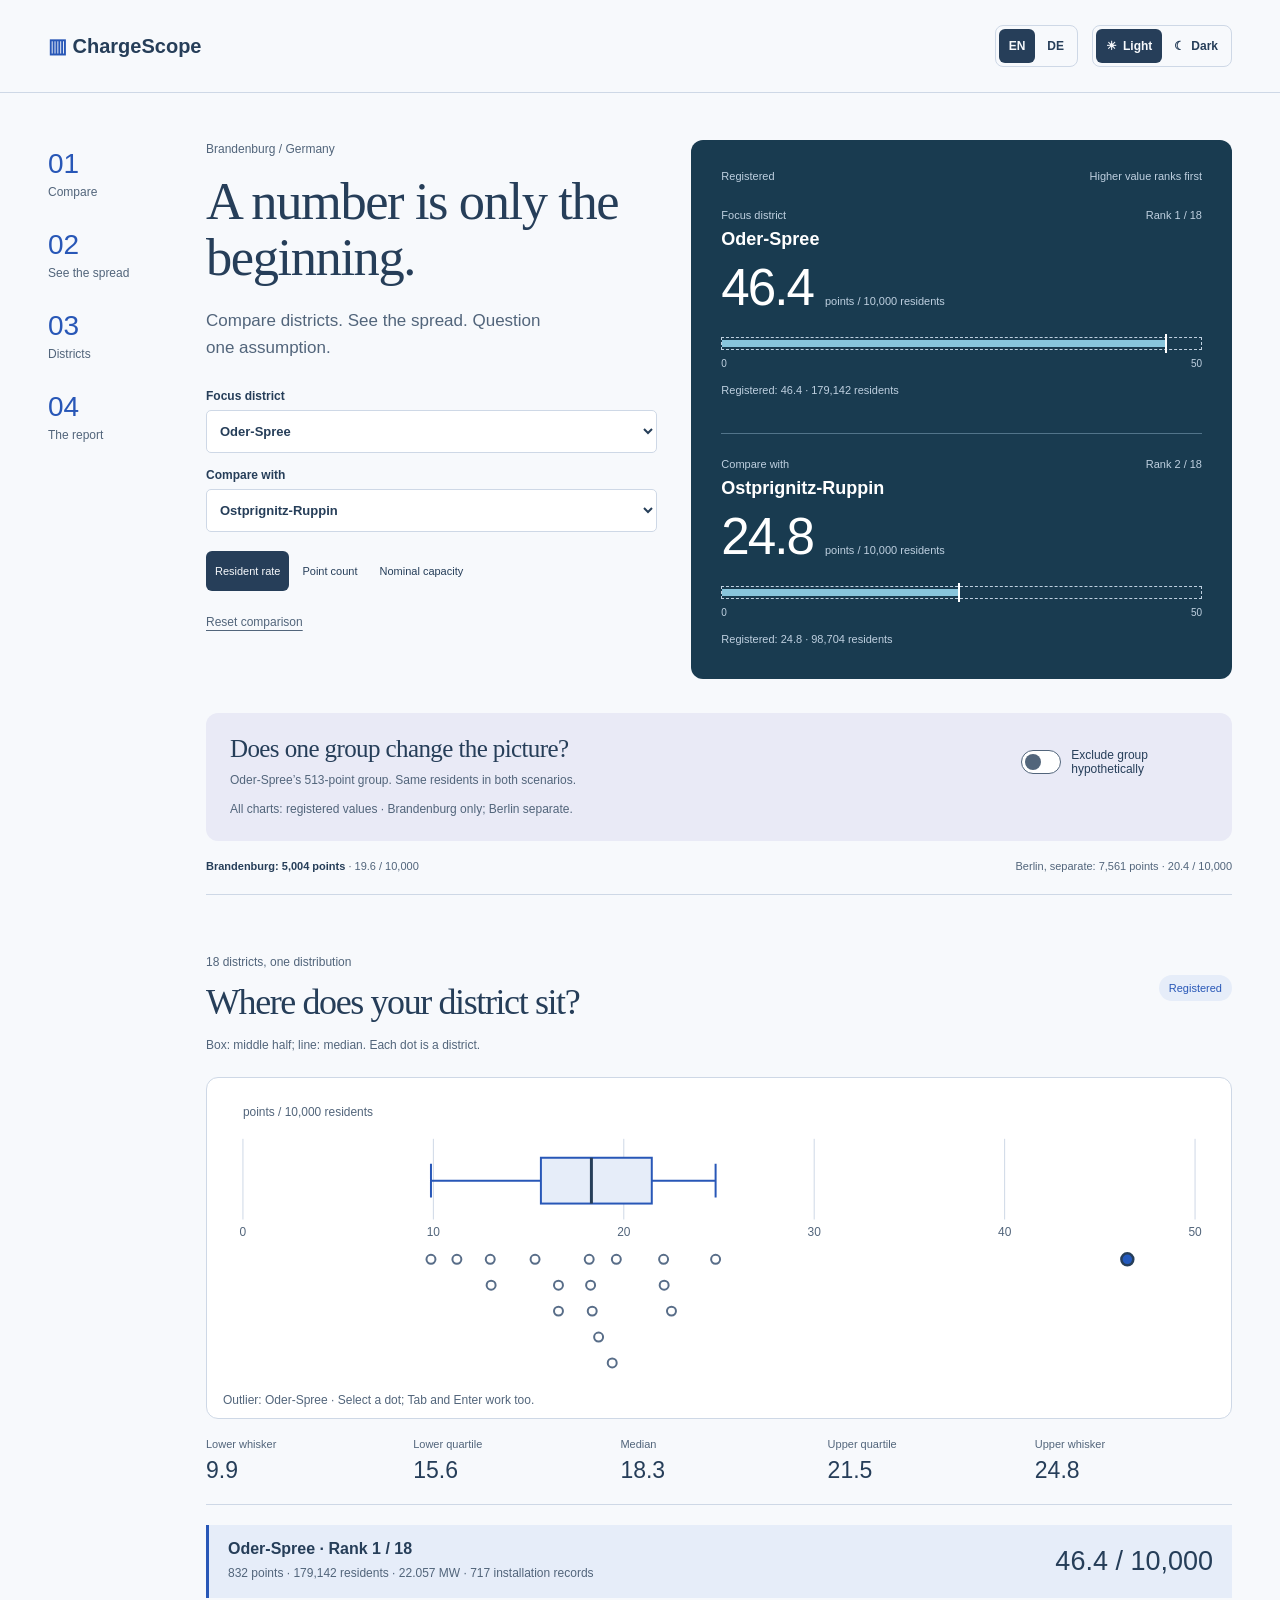
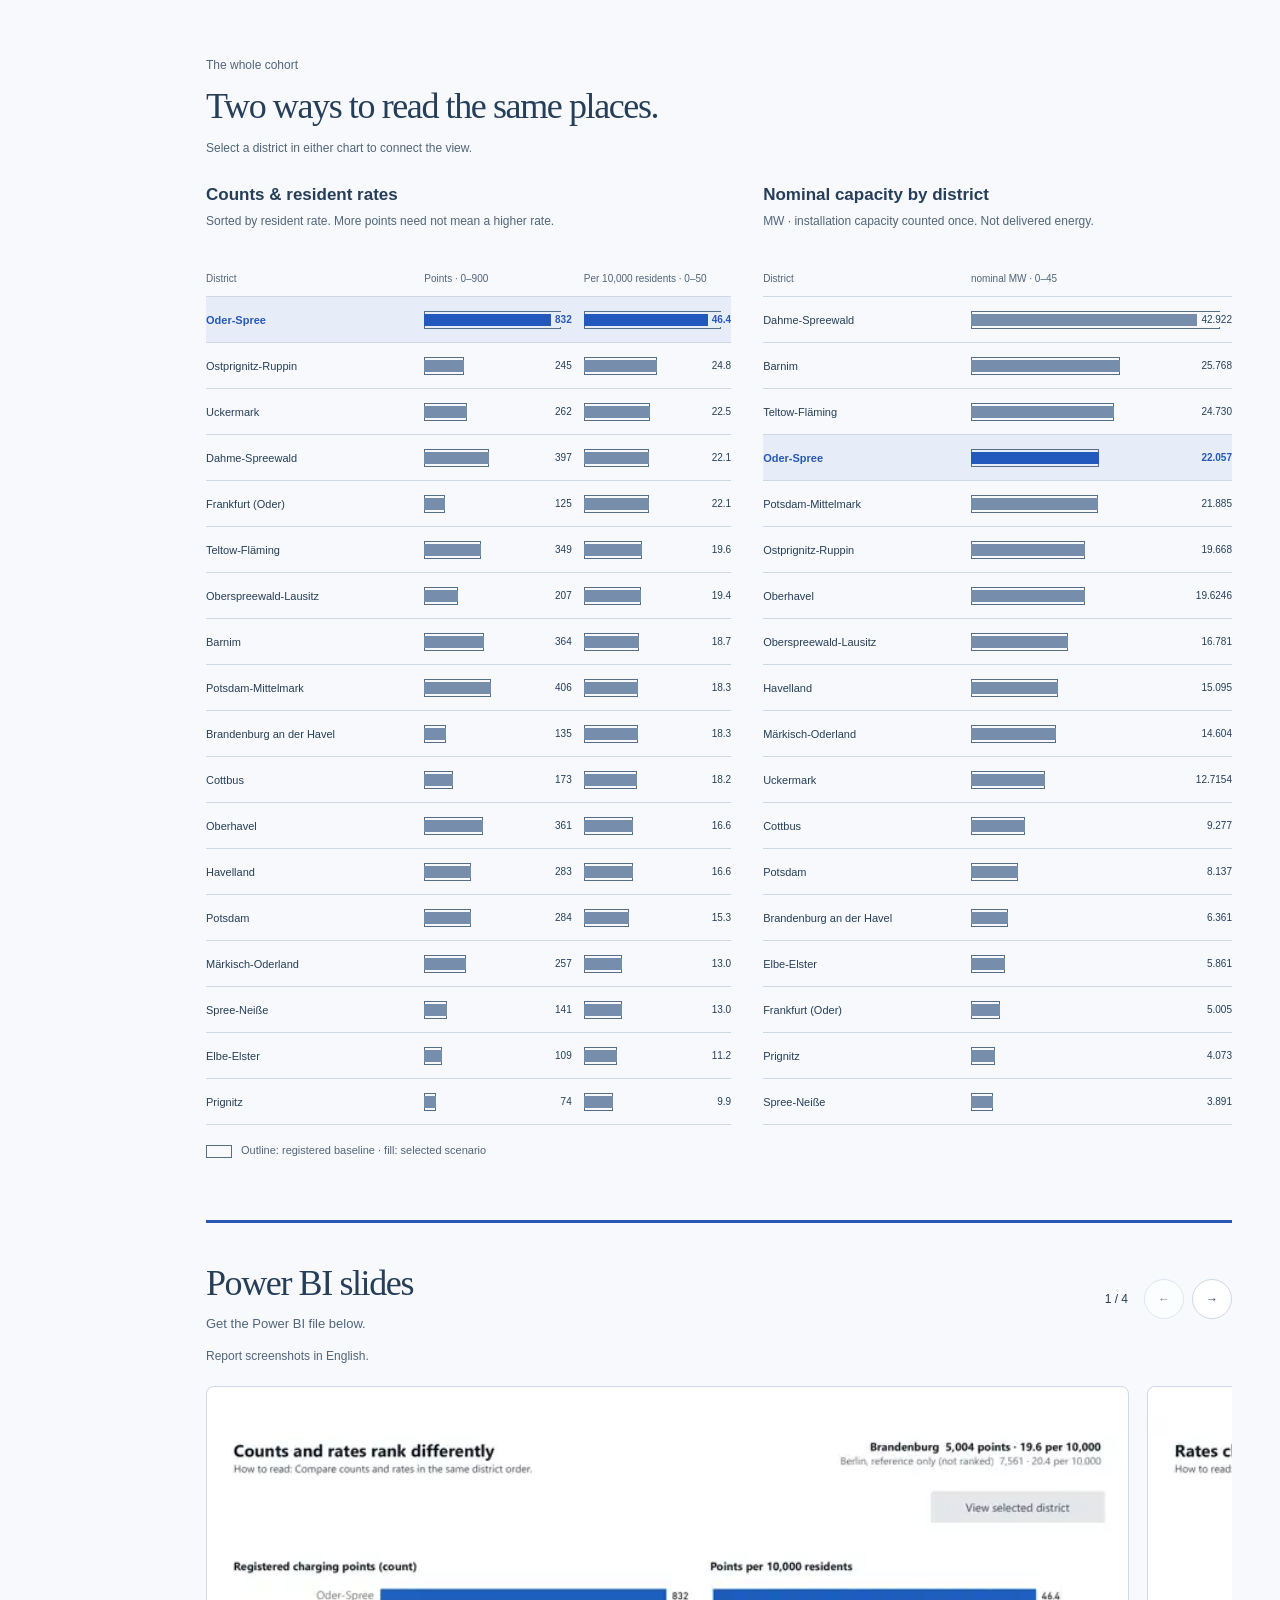
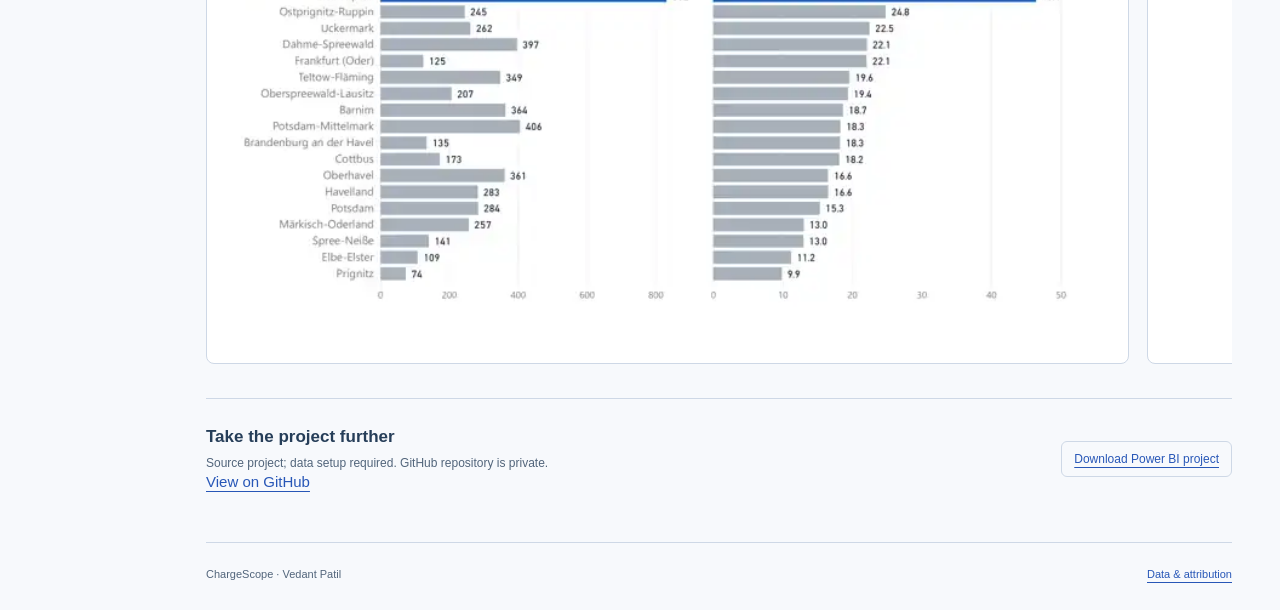
==== website-combined/review.html @ 52b54053 "Ship ChargeScope report source and interactive website" ====
<!doctype html>
<html lang="en" data-theme="light"><head>
<meta charset="utf-8"><meta name="viewport" content="width=device-width,initial-scale=1">
<meta name="description" content="Explore charging infrastructure across Brandenburg's 18 districts."><title>ChargeScope — Brandenburg</title>
<script>try{document.documentElement.dataset.theme=localStorage.getItem('chargescope-theme')==='dark'?'dark':'light';document.documentElement.lang=localStorage.getItem('chargescope-lang')==='de'?'de':'en'}catch{}</script>
<style>:root{color-scheme:light;--bg:#f7f9fc;--paper:#fff;--ink:#263e59;--muted:#52657b;--line:#ced8e6;--accent:#2857b7;--accent-soft:#e6edf9;--second:#586d88;--scenario:#e9eaf6;--bench:#193b50;--bench-ink:#fff;--bench-muted:#bfd0e0;--bench-line:#52748a;--bench-fill:#88c5dc;--bar:#b0c4e2;--focus:#2359bd;--outlier:#a4491b;--ring:#c45208;--tooltip-bg:#142c42;--tooltip-ink:#fff;--radius:12px;font-family:'Segoe UI',Arial,sans-serif;color:var(--ink);background:var(--bg);font-size:15px;font-variant-numeric:tabular-nums}
:root[data-theme=dark]{color-scheme:dark;--bg:#111d2a;--paper:#192a3b;--ink:#e3ecf8;--muted:#aabcce;--line:#43576d;--accent:#a2c1ff;--accent-soft:#243f61;--second:#b6c6dd;--scenario:#282e4c;--bench:#1a3349;--bench-ink:#f7fbff;--bench-muted:#bdcedf;--bench-line:#7491ac;--bench-fill:#8bd1ec;--bar:#718eaf;--focus:#a2c1ff;--outlier:#ffb78d;--ring:#ffd074;--tooltip-bg:#e5eef9;--tooltip-ink:#102234}
*{box-sizing:border-box}html{scroll-behavior:smooth;scroll-padding-top:28px}body{margin:0}button,input,select{font:inherit}button,a,input,select{-webkit-tap-highlight-color:transparent}button,a{touch-action:manipulation}button{cursor:pointer;color:inherit}button:disabled{cursor:default;opacity:.6}a{color:var(--accent);text-underline-offset:4px}button:focus-visible,a:focus-visible,input:focus-visible,select:focus-visible,[tabindex]:focus-visible{outline:3px solid var(--ring);outline-offset:4px}button{border:1px solid var(--line);background:var(--paper);border-radius:6px;min-height:40px;padding:8px 12px}button:hover:not(:disabled){border-color:var(--accent)}h1,h2,h3,p{margin:0}h1,h2{font-family:Georgia,'Times New Roman',serif;font-weight:400;letter-spacing:-1.4px}h1{font-size:clamp(37px,4.1vw,61px);line-height:1.07;max-width:510px}h2{font-size:36px;line-height:1.15}h3{font-size:17px;font-weight:650}p{line-height:1.6}svg{display:block;width:100%;overflow:visible}svg text{font:12px 'Segoe UI',sans-serif;fill:var(--muted)}section{scroll-margin-top:30px}.masthead{max-width:1440px;margin:auto;padding:25px 48px;display:flex;align-items:center;justify-content:space-between;border-bottom:1px solid var(--line);gap:15px}.brand{text-decoration:none;color:var(--ink);font-weight:650;font-size:20px;white-space:nowrap}.brand>span{color:var(--accent)}.preferences{display:flex;align-items:center;gap:14px}.switch-group{display:flex;gap:2px;padding:3px;border:1px solid var(--line);border-radius:8px}.switch-group button{border:0;min-height:34px;padding:5px 10px;background:transparent;font-size:12px;font-weight:600}.switch-group button[aria-pressed=true]{background:var(--ink);color:var(--bg)}.themes button{display:flex;align-items:center;gap:6px}.page-layout{max-width:1440px;margin:auto;padding:47px 48px 0;display:grid;grid-template-columns:120px minmax(0,1fr);gap:38px}.chapters{align-self:start;position:sticky;top:30px;display:grid;gap:30px;padding-top:8px}.chapters a{text-decoration:none;color:var(--muted);display:flex;flex-direction:column;gap:5px;font-size:12px}.chapters a>span:first-child{font-size:28px;font-weight:300;color:var(--accent)}.chapters a:hover{color:var(--accent)}main{min-width:0}.opening{display:grid;grid-template-columns:minmax(0,.91fr) minmax(0,1.09fr);gap:34px;align-items:start}.location,.section-index{font-size:12px;color:var(--muted);margin-bottom:14px}.deck{font-size:17px;color:var(--muted);margin:21px 0 28px;max-width:350px}.selectors{display:grid;gap:15px}.selectors label{display:grid;gap:7px;font-size:12px;font-weight:600}select{width:100%;min-width:0;color:var(--ink);background:var(--paper);border:1px solid var(--line);border-radius:5px;min-height:43px;padding:9px;font-size:13px}.metric-switch{display:flex;flex-wrap:wrap;gap:4px;margin:19px 0 11px}.metric-switch button{font-size:11px;border-color:transparent;background:transparent;padding:8px}.metric-switch button[aria-pressed=true]{background:var(--ink);color:var(--bg)}.text-button{padding:8px 0;background:none;border:0;text-decoration:underline;text-underline-offset:4px;color:var(--muted);font-size:12px}.instrument{background:var(--bench);color:var(--bench-ink);padding:30px;border-radius:var(--radius);min-height:500px}.instrument-top{display:flex;justify-content:space-between;color:var(--bench-muted);font-size:11px;gap:15px;margin-bottom:27px}.lane+.lane{margin-top:33px;padding-top:24px;border-top:1px solid var(--bench-line)}.lane-top{display:flex;justify-content:space-between;gap:10px;color:var(--bench-muted);font-size:11px}.lane h3{font-size:18px;margin:8px 0 10px;overflow-wrap:anywhere}.readout{display:flex;align-items:baseline;gap:12px}.readout strong{font-size:clamp(40px,4vw,60px);font-weight:300;line-height:1.1;letter-spacing:-2px}.readout span{font-size:11px;max-width:120px;color:var(--bench-muted)}.bench-track{height:13px;border:1px dashed var(--bench-muted);margin:21px 0 8px;position:relative}.bench-fill{height:7px;position:absolute;top:2px;left:0;background:var(--bench-fill);transition:width .3s ease}.bench-baseline{position:absolute;inset:-4px auto -4px 0;border-right:2px solid var(--bench-ink)}.bench-scale{display:flex;justify-content:space-between;font-size:10px;color:var(--bench-muted)}.registered-note{font-size:11px;color:var(--bench-muted);margin-top:13px}.scenario{margin-top:34px;padding:22px 24px;background:var(--scenario);border-radius:var(--radius);display:grid;grid-template-columns:1fr auto;align-items:center;gap:10px 24px}.scenario h2{font-size:25px;letter-spacing:-.6px}.scenario p{font-size:12px;color:var(--muted);margin-top:7px}.scenario-control{display:flex;align-items:center;gap:10px;max-width:270px;font-size:12px;cursor:pointer;position:relative}.scenario-control input{position:absolute;opacity:0;width:42px;height:28px;margin:0}.toggle{display:block;flex:0 0 40px;height:24px;border:1px solid var(--muted);border-radius:20px;background:var(--paper);padding:3px}.toggle:after{content:'';display:block;width:16px;height:16px;border-radius:50%;background:var(--muted);transition:transform .2s ease}.scenario-control input:checked+.toggle{background:var(--accent);border-color:var(--accent)}.scenario-control input:checked+.toggle:after{background:var(--bg);transform:translateX(15px)}.scenario-control input:focus-visible+.toggle{outline:3px solid var(--ring);outline-offset:4px}.scenario .scope{grid-column:1/-1;margin:0}.regional{display:flex;justify-content:space-between;gap:12px;margin-top:19px;font-size:11px;color:var(--muted);padding-bottom:22px;border-bottom:1px solid var(--line)}.regional strong{color:var(--ink)}.spread-section{padding-top:58px}.section-heading{display:flex;justify-content:space-between;gap:24px;align-items:center;margin-bottom:12px}.section-index{margin-bottom:10px}.scenario-badge{font-size:11px;color:var(--accent);background:var(--accent-soft);padding:7px 10px;border-radius:20px;white-space:nowrap}.chart-caption{font-size:12px;color:var(--muted);line-height:1.6}.boxplot-wrap{margin-top:22px;padding:18px 16px 8px;background:var(--paper);border:1px solid var(--line);border-radius:var(--radius)}.boxplot{width:100%;height:224px}.boxplot .box{fill:var(--accent-soft);stroke:var(--accent);stroke-width:2}.boxplot .median{stroke:var(--ink);stroke-width:3}.boxplot .whisker{stroke:var(--accent);stroke-width:2}.boxplot .baseline{fill:none;stroke:var(--muted);stroke-dasharray:4 4;stroke-width:1.5}.boxplot .dot{fill:var(--paper);stroke:var(--second);stroke-width:2}.boxplot .dot.is-outlier{stroke:var(--outlier)}.boxplot .dot.is-selected{fill:var(--focus);stroke:var(--ink);stroke-width:2.5}.boxplot .hit{fill:transparent;cursor:pointer}.boxplot [role=button]:focus-visible .dot{stroke:var(--ring);stroke-width:5}.boxplot .grid{stroke:var(--line);stroke-width:1}.quartiles{display:grid;grid-template-columns:repeat(5,1fr);margin-top:17px;border-bottom:1px solid var(--line);padding-bottom:20px;gap:10px}.quartiles p{font-size:11px;color:var(--muted)}.quartiles strong{display:block;font-weight:400;font-size:23px;color:var(--ink);margin-top:4px}.selection-detail{border-left:3px solid var(--accent);padding:15px 19px;background:var(--accent-soft);margin-top:20px;display:flex;justify-content:space-between;align-items:center;gap:15px}.selection-detail h3{font-size:16px}.selection-detail p{font-size:12px;color:var(--muted);margin-top:6px}.selection-detail strong{font-size:27px;font-weight:400;white-space:nowrap}.cohort-section{padding-top:58px}.cohort-charts{display:grid;grid-template-columns:minmax(0,1.12fr) minmax(0,1fr);gap:32px;margin-top:27px}.chart-panel{min-width:0}.chart-panel>h3{margin-bottom:7px}.chart-panel>.chart-caption{min-height:40px}.chart-head,.district-row{display:grid;align-items:center;gap:12px;grid-template-columns:minmax(105px,1.4fr) minmax(0,1fr) minmax(0,1fr)}.chart-head{font-size:10px;color:var(--muted);padding:20px 0 10px;border-bottom:1px solid var(--line);line-height:1.4}.district-row{border:0;border-bottom:1px solid var(--line);width:100%;border-radius:0;background:none;padding:9px 0;min-height:46px;text-align:left;font-size:11px}.district-row.is-selected{color:var(--accent);font-weight:700;background:var(--accent-soft)}.district-name{overflow-wrap:anywhere;padding-right:2px}.bar-cell{position:relative;min-width:0;height:25px;display:flex;align-items:center}.bar-cell .bar-baseline{position:absolute;left:0;height:18px;border:1px solid var(--second);opacity:.65;min-width:1px}.bar-cell .bar-fill{position:absolute;left:0;height:12px;background:var(--bar);transition:width .3s ease}.is-selected .bar-fill{background:var(--focus)}.bar-cell .bar-value{position:relative;background:var(--bg);margin-left:auto;padding-left:4px;font-size:10px;color:var(--ink);line-height:1.5}.is-selected .bar-value{background:var(--accent-soft);color:var(--accent)}.capacity-head,.capacity-row{grid-template-columns:minmax(105px,1.2fr) minmax(0,1.6fr)}.baseline-key{display:flex;align-items:center;gap:9px;font-size:11px;color:var(--muted);margin-top:17px}.baseline-key>span:first-child{display:block;width:26px;height:13px;border:1px solid var(--second)}.report-section{border-top:3px solid var(--accent);margin-top:60px;padding-top:40px}.report-section .section-heading p{margin-top:10px;font-size:13px;color:var(--muted)}.gallery-controls{display:flex;align-items:center;gap:8px;font-size:12px;white-space:nowrap}.gallery-controls button{border-radius:50%;width:40px;padding:6px}.gallery-controls span{margin-right:8px}.gallery{display:flex;gap:18px;overflow-x:auto;scroll-snap-type:x mandatory;margin-top:20px;padding-bottom:12px;overscroll-behavior-x:contain}.slide{flex:0 0 90%;scroll-snap-align:start;padding:0;border-radius:8px;overflow:hidden;background:var(--paper);border:1px solid var(--line);line-height:0}.slide img{display:block;width:100%;height:auto;aspect-ratio:1.6;object-fit:contain}.download{display:flex;align-items:center;justify-content:space-between;border-top:1px solid var(--line);padding:28px 0;margin-top:22px;gap:20px}.download p{font-size:12px;color:var(--muted);margin-top:7px}.download-link{font-size:12px;border:1px solid var(--line);border-radius:6px;padding:10px 12px;white-space:nowrap}footer{border-top:1px solid var(--line);padding:25px 0 30px;margin-top:24px;display:flex;justify-content:space-between;font-size:11px;color:var(--muted)}dialog{width:min(1200px,96vw);max-height:95dvh;padding:16px;border:1px solid var(--line);border-radius:12px;background:var(--paper);color:var(--ink)}dialog::backdrop{background:#071322dc}.modal-toolbar{display:flex;align-items:center;justify-content:flex-end;gap:12px;margin-bottom:12px;font-size:12px}.modal-toolbar>span{margin-right:auto}#modal-image{touch-action:pan-y;display:block;max-width:100%;max-height:calc(95dvh - 90px);margin:auto;object-fit:contain}#tooltip{position:fixed;z-index:20;max-width:min(330px,calc(100vw - 24px));background:var(--tooltip-bg);color:var(--tooltip-ink);padding:12px 15px;border-radius:7px;font-size:12px;line-height:1.6;pointer-events:none;box-shadow:0 4px 18px #0003;white-space:pre-line}.skip{position:fixed;top:-80px;left:12px;background:var(--paper);padding:12px;z-index:50}.skip:focus{top:10px}
@media(max-width:1100px){.masthead{padding-inline:30px}.page-layout{padding:35px 30px 0;grid-template-columns:78px minmax(0,1fr);gap:25px}.opening{gap:24px}.instrument{padding:24px}.readout strong{font-size:43px}.cohort-charts{gap:22px}.chart-head,.district-row{gap:7px;grid-template-columns:minmax(90px,1.5fr) minmax(0,1fr) minmax(0,1fr)}.capacity-head,.capacity-row{grid-template-columns:minmax(90px,1.2fr) minmax(0,1.3fr)}}
@media(max-width:850px){.page-layout{display:block}.chapters{position:static;display:flex;gap:25px;padding:0 0 27px}.chapters a{flex-direction:row;align-items:center;gap:7px}.chapters a>span:first-child{font-size:18px}.cohort-charts{grid-template-columns:1fr}.chart-panel>.chart-caption{min-height:0}.chart-head,.district-row{grid-template-columns:minmax(130px,1.4fr) minmax(0,1fr) minmax(0,1fr);gap:18px}.capacity-head,.capacity-row{grid-template-columns:minmax(130px,1.4fr) minmax(0,2fr)}.bar-cell .bar-value{font-size:12px}.district-row{font-size:12px}.chart-head{font-size:11px}.cohort-charts{gap:35px}}
@media(max-width:600px){.masthead{padding:17px 18px;align-items:flex-start}.brand{font-size:17px;line-height:36px}.preferences{flex-direction:column;align-items:flex-end;gap:6px}.switch-group{padding:2px}.switch-group button{min-height:30px;padding:4px 9px;font-size:11px}.themes button{gap:4px}.page-layout{padding:24px 18px 0}.chapters{gap:15px;justify-content:space-between;padding-bottom:28px}.chapters a{font-size:10px;flex-direction:column;align-items:flex-start;gap:3px}.chapters a>span:first-child{font-size:20px}.opening{grid-template-columns:1fr;gap:22px}h1{font-size:43px;max-width:350px}.deck{font-size:16px;margin:18px 0 24px;max-width:330px}.selectors{grid-template-columns:1fr 1fr;gap:12px}.selectors label{font-size:11px}select{font-size:12px;padding-inline:7px}.metric-switch{margin:15px 0 1px;gap:3px}.metric-switch button{font-size:11px;min-height:38px;padding-inline:8px}.instrument{padding:24px;min-height:0}.instrument-top{margin-bottom:25px}.readout strong{font-size:54px}.lane+.lane{margin-top:25px;padding-top:23px}.scenario{margin-top:24px;grid-template-columns:1fr;padding:20px;gap:18px}.scenario h2{font-size:24px}.scenario-control{max-width:none}.scenario p{font-size:11px}.regional{flex-direction:column;gap:8px;font-size:11px;margin-top:17px}.spread-section,.cohort-section{padding-top:40px}h2{font-size:30px;letter-spacing:-1px}.section-heading{align-items:flex-start;gap:14px}.spread-section .section-heading{flex-direction:column;gap:12px}.section-index{font-size:11px}.chart-caption{font-size:11px}.boxplot-wrap{padding:12px 5px 0;margin-top:17px}.boxplot{height:218px}.quartiles{gap:7px;grid-template-columns:repeat(5,minmax(0,1fr));padding-bottom:16px}.quartiles p{font-size:9px;line-height:1.5}.quartiles strong{font-size:20px}.selection-detail{padding:13px;gap:10px;align-items:flex-start;flex-direction:column}.selection-detail p{font-size:11px}.selection-detail strong{font-size:24px}.chart-head,.district-row{grid-template-columns:minmax(108px,1.4fr) minmax(0,1fr) minmax(0,1fr);gap:10px}.district-row{font-size:11px;min-height:48px}.chart-head{font-size:10px}.bar-cell .bar-value{font-size:10px}.capacity-head,.capacity-row{grid-template-columns:minmax(108px,1.4fr) minmax(0,2fr)}.baseline-key{font-size:10px;align-items:flex-start}.baseline-key>span:first-child{flex:0 0 26px;margin-top:3px}.report-section{margin-top:40px;padding-top:30px}.report-section .section-heading{flex-direction:column}.report-section .section-heading p{font-size:12px}.gallery-controls{align-self:flex-end;margin-top:-6px}.slide{flex-basis:95%}.gallery{gap:12px}.download{align-items:flex-start;flex-direction:column;gap:17px}.download h3{font-size:16px}footer{font-size:10px;gap:15px}.modal-toolbar{gap:6px}.modal-toolbar button{padding:6px 9px}.boxplot text{font-size:11px}}
:root{--bar:#778dac}
.instrument[data-measure=kw] .readout strong{font-size:38px;letter-spacing:-1px}
.bar-cell .bar-baseline{opacity:1}
@media(prefers-reduced-motion:reduce){html{scroll-behavior:auto}*,*:before,*:after{transition:none!important;animation:none!important}}
</style><script>window.COMBINED_DATA={"districts":[{"code":"12051","name":"Brandenburg an der Havel","hypothetical":{"points":135,"population":73945,"rate":18.256812495773886,"kw":6361.0,"installations":69},"registered":{"points":135,"population":73945,"rate":18.256812495773886,"kw":6361.0,"installations":69}},{"code":"12052","name":"Cottbus","hypothetical":{"points":173,"population":95140,"rate":18.183729241118353,"kw":9277.0,"installations":103},"registered":{"points":173,"population":95140,"rate":18.183729241118353,"kw":9277.0,"installations":103}},{"code":"12053","name":"Frankfurt (Oder)","hypothetical":{"points":125,"population":56586,"rate":22.09026967801223,"kw":5005.0,"installations":63},"registered":{"points":125,"population":56586,"rate":22.09026967801223,"kw":5005.0,"installations":63}},{"code":"12054","name":"Potsdam","hypothetical":{"points":284,"population":185137,"rate":15.339991465779395,"kw":8137.0,"installations":153},"registered":{"points":284,"population":185137,"rate":15.339991465779395,"kw":8137.0,"installations":153}},{"code":"12060","name":"Barnim","hypothetical":{"points":364,"population":194885,"rate":18.677681709726247,"kw":25768.0,"installations":201},"registered":{"points":364,"population":194885,"rate":18.677681709726247,"kw":25768.0,"installations":201}},{"code":"12061","name":"Dahme-Spreewald","hypothetical":{"points":397,"population":179480,"rate":22.119456206819702,"kw":42922.0,"installations":248},"registered":{"points":397,"population":179480,"rate":22.119456206819702,"kw":42922.0,"installations":248}},{"code":"12062","name":"Elbe-Elster","hypothetical":{"points":109,"population":97017,"rate":11.235144356143769,"kw":5861.0,"installations":58},"registered":{"points":109,"population":97017,"rate":11.235144356143769,"kw":5861.0,"installations":58}},{"code":"12063","name":"Havelland","hypothetical":{"points":283,"population":170792,"rate":16.5698627570378,"kw":15095.0,"installations":161},"registered":{"points":283,"population":170792,"rate":16.5698627570378,"kw":15095.0,"installations":161}},{"code":"12064","name":"Märkisch-Oderland","hypothetical":{"points":257,"population":197192,"rate":13.03298308247799,"kw":14604.0,"installations":132},"registered":{"points":257,"population":197192,"rate":13.03298308247799,"kw":14604.0,"installations":132}},{"code":"12065","name":"Oberhavel","hypothetical":{"points":361,"population":217858,"rate":16.570426608157607,"kw":19624.6,"installations":197},"registered":{"points":361,"population":217858,"rate":16.570426608157607,"kw":19624.6,"installations":197}},{"code":"12066","name":"Oberspreewald-Lausitz","hypothetical":{"points":207,"population":106744,"rate":19.392190661770215,"kw":16781.0,"installations":116},"registered":{"points":207,"population":106744,"rate":19.392190661770215,"kw":16781.0,"installations":116}},{"code":"12067","name":"Oder-Spree","hypothetical":{"points":319,"population":179142,"rate":17.807102745308192,"kw":16414.0,"installations":204},"registered":{"points":832,"population":179142,"rate":46.44360339842137,"kw":22057.0,"installations":717}},{"code":"12068","name":"Ostprignitz-Ruppin","hypothetical":{"points":245,"population":98704,"rate":24.821689090614363,"kw":19668.0,"installations":143},"registered":{"points":245,"population":98704,"rate":24.821689090614363,"kw":19668.0,"installations":143}},{"code":"12069","name":"Potsdam-Mittelmark","hypothetical":{"points":406,"population":221347,"rate":18.342240915847064,"kw":21885.0,"installations":215},"registered":{"points":406,"population":221347,"rate":18.342240915847064,"kw":21885.0,"installations":215}},{"code":"12070","name":"Prignitz","hypothetical":{"points":74,"population":74942,"rate":9.874302794160817,"kw":4073.0,"installations":37},"registered":{"points":74,"population":74942,"rate":9.874302794160817,"kw":4073.0,"installations":37}},{"code":"12071","name":"Spree-Neiße","hypothetical":{"points":141,"population":108574,"rate":12.986534529445356,"kw":3891.0,"installations":71},"registered":{"points":141,"population":108574,"rate":12.986534529445356,"kw":3891.0,"installations":71}},{"code":"12072","name":"Teltow-Fläming","hypothetical":{"points":349,"population":177982,"rate":19.608724477756176,"kw":24730.0,"installations":204},"registered":{"points":349,"population":177982,"rate":19.608724477756176,"kw":24730.0,"installations":204}},{"code":"12073","name":"Uckermark","hypothetical":{"points":262,"population":116422,"rate":22.504337668138323,"kw":12715.4,"installations":144},"registered":{"points":262,"population":116422,"rate":22.504337668138323,"kw":12715.4,"installations":144}}],"berlin":{"points":7561,"population":3700577,"rate":20.43194885554334},"gallery":[{"src":"[data-uri]","width":760,"height":427},{"src":"[data-uri]","width":760,"height":427},{"src":"[data-uri]","width":760,"height":427},{"src":"[data-uri]","width":748,"height":760}]};</script>
</head><body>
<a class="skip" href="#compare" data-i18n="skip">Skip to comparison</a>
<header class="masthead"><a class="brand" href="#compare"><span aria-hidden="true">▥</span> ChargeScope</a><div class="preferences">
<div class="switch-group" role="group" data-label="language"><button id="lang-en" type="button" lang="en" data-locale="en" aria-pressed="true">EN</button><button id="lang-de" type="button" lang="de" data-locale="de" aria-pressed="false">DE</button></div>
<div class="switch-group themes" role="group" data-label="appearance"><button id="theme-light" type="button" data-theme-choice="light" aria-pressed="true"><span aria-hidden="true">☀</span><span data-i18n="light">Light</span></button><button id="theme-dark" type="button" data-theme-choice="dark" aria-pressed="false"><span aria-hidden="true">☾</span><span data-i18n="dark">Dark</span></button></div>
</div></header>
<div class="page-layout"><nav class="chapters" data-label="chapters"><a href="#compare"><span>01</span><span data-i18n="compare">Compare</span></a><a href="#spread"><span>02</span><span data-i18n="spreadNav">See the spread</span></a><a href="#districts"><span>03</span><span data-i18n="districts">Districts</span></a><a href="#report"><span>04</span><span data-i18n="report">The report</span></a></nav>
<main><section id="compare" class="opening"><div class="opening-copy"><p class="location" data-i18n="location">Brandenburg / Germany</p><h1 data-i18n="headline">A number is only the beginning.</h1><p class="deck" data-i18n="deck">Compare districts. See the spread. Question one assumption.</p>
<div class="selectors"><label for="focus"><span data-i18n="focus">Focus district</span><select id="focus"></select></label><label for="comparison"><span data-i18n="comparison">Compare with</span><select id="comparison"></select></label></div>
<div class="metric-switch" role="group" data-label="measure"><button type="button" data-metric="rate" aria-pressed="true" data-i18n="rate">Resident rate</button><button type="button" data-metric="points" aria-pressed="false" data-i18n="points">Point count</button><button type="button" data-metric="kw" aria-pressed="false" data-i18n="capacity">Nominal capacity</button></div><button id="reset" class="text-button" type="button" data-i18n="reset">Reset comparison</button></div><div class="instrument" id="instrument"></div></section>
<section class="scenario" data-label="scenarioHeading"><div><h2 data-i18n="scenarioHeading">Does one group change the picture?</h2><p data-i18n="scenarioDetail">Oder-Spree’s 513-point group. Same residents in both scenarios.</p></div><label class="scenario-control"><input id="scenario" type="checkbox"><span class="toggle" aria-hidden="true"></span><span data-i18n="exclude">Exclude group hypothetically</span></label><p id="scope" class="scope"></p></section>
<div class="regional" id="regional"></div>
<section id="spread" class="spread-section"><div class="section-heading"><div><p class="section-index" data-i18n="spreadKicker">18 districts, one distribution</p><h2 data-i18n="spreadTitle">Where does your district sit?</h2></div><span class="scenario-badge"></span></div><p class="chart-caption" data-i18n="boxKey">Box: middle half; line: median. Each dot is a district.</p><div class="boxplot-wrap" id="boxplot"></div><div class="quartiles" id="quartiles"></div><div class="selection-detail" id="selection-detail" aria-live="polite" aria-atomic="true"></div></section>
<section id="districts" class="cohort-section"><div class="section-heading"><div><p class="section-index" data-i18n="cohortKicker">The whole cohort</p><h2 data-i18n="cohortTitle">Two ways to read the same places.</h2></div></div><p class="chart-caption" data-i18n="selectHint">Select a district in either chart to connect the view.</p><div class="cohort-charts"><div class="chart-panel"><h3 data-i18n="countsRates">Counts & resident rates</h3><p class="chart-caption" data-i18n="countsHint">Sorted by resident rate. More points need not mean a higher rate.</p><div id="counts-rates"></div></div><div class="chart-panel"><h3 data-i18n="capacityTitle">Nominal capacity by district</h3><p class="chart-caption" data-i18n="capacityHint">MW · installation capacity counted once. Not delivered energy.</p><div id="capacity"></div></div></div><p class="baseline-key"><span aria-hidden="true"></span><span data-i18n="baselineKey">Outline: registered baseline · fill: selected scenario</span></p></section>
<section id="report" class="report-section"><div class="section-heading"><div><h2 data-i18n="slides">Power BI slides</h2><p data-i18n="galleryIntro">Get the Power BI file below.</p></div><div class="gallery-controls"><span id="gallery-counter" aria-live="polite"></span><button id="gallery-prev" type="button" data-label="previous">←</button><button id="gallery-next" type="button" data-label="next">→</button></div></div><p class="chart-caption" data-i18n="galleryNote">Report screenshots in English.</p><div id="gallery" class="gallery" tabindex="0" data-label="gallery"></div><div class="download"><div><h3 data-i18n="further">Take the project further</h3><p data-i18n="privateAccess">Source project; data setup required. GitHub repository is private.</p><a href="https://github.com/vedantdotsh/chargescope" data-i18n="repository">View on GitHub</a></div><a class="download-link" href="https://github.com/vedantdotsh/chargescope/releases/tag/v1.0.0" data-i18n="download">Download Power BI project</a></div></section>
<footer><span>ChargeScope · Vedant Patil</span><a href="data:text/plain;charset=utf-8,%23%20ChargeScope%20-%20data%20and%20attribution%20/%20Daten%20und%20Quellen%0A%0A%23%23%20English%0A%0AThe%20website%20uses%2036%20derived%20district/scenario%20aggregates%20from%20the%20pinned%20diagnostic%20pilot.%20Berlin%20is%20separate%20from%20the%2018%20Brandenburg%20districts%20and%20never%20enters%20their%20distribution%20or%20ranking.%20This%20is%20not%20a%20nationally%20validated%20release.%0A%0A-%20Bundesnetzagentur.de%20charging%20register%3A%20reference%201%20September%202026%3B%20source%20metadata%20records%20CC%20BY%204.0.%20https%3A//www.bundesnetzagentur.de/DE/Fachthemen/ElektrizitaetundGas/E-Mobilitaet/Ladesaeulenkarte/start.html%0A-%20Bundesamt%20fuer%20Kartographie%20und%20Geodaesie%20%28BKG%29%2C%20VG250-EW%20population%3A%20reference%2031%20December%202025%3B%20source%20metadata%20records%20dl-de/by-2.0.%20https%3A//gdz.bkg.bund.de/%0A-%20Licenses%3A%20https%3A//creativecommons.org/licenses/by/4.0/%20and%20https%3A//www.govdata.de/dl-de/by-2-0%20.%20Retain%20additional%20statistical%20attribution%20in%20independently%20obtained%20BKG%20data.%0A%0ARate%20%3D%20points%20/%20residents%20x%2010%2C000.%20Regional%20rates%20use%20ratios%20of%20sums.%20Descending%20competition%20ranks%20share%20positions%20for%20ties.%20Capacity%20is%20counted%20once%20per%20installation%3A%20kW%20/%201%2C000%20%3D%20MW.%20Installation%20records%20are%20not%20unique%20physical%20sites.%20Nominal%20capacity%20is%20not%20delivered%20energy.%0A%0AThe%20boxplot%20uses%20type-7%20quartiles%20and%20observed%20whiskers%20within%201.5%20IQR%20fences.%20All%2018%20districts%20are%20equally%20weighted.%20Vertical%20dot%20packing%20prevents%20overlap%20without%20changing%20horizontal%20rates.%20The%20hypothetical%20distribution%20is%20recalculated%3B%20registered%20outlines%20remain%20visible.%0A%0AThe%20flagged%20513-point%20Oder-Spree%20group%20changes%20832%20to%20319%20points%2C%2022%2C057%20to%2016%2C414%20nominal%20kW%20and%20717%20to%20204%20installation%20records.%20Population%20remains%20179%2C142.%20This%20is%20not%20a%20corrected%20register%20or%20a%20claim%20about%20public%20access.%20Thirty-five%20Brandenburg%20points%20have%20unresolved%20geographical%20agreement.%20Different%20source%20dates%20do%20not%20form%20a%20time%20series.%20No%20demand%2C%20utilization%2C%20adequacy%2C%20ROI%20or%20site-suitability%20conclusion%20follows.%0A%0AFour%20English%20slides%20come%20from%20the%20Power%20BI%20Desktop%20PDF%20export%20of%204%20November%202026%2C%20rendered%20at%202560px%20width.%20No%20chart%20pixels%20were%20redrawn.%20Standalone%20enlargement%20loads%20the%20full%20PNG%3B%20the%20self-contained%20preview%20embeds%20compressed%20thumbnails%20only.%20The%20source-project%20download%20includes%20the%20Report%20and%20SemanticModel%2C%20but%20not%20raw%20data%20or%20imported%20cache%3A%20data%20setup%20and%20a%20successful%20Desktop%20refresh%20are%20required.%20GitHub%20repository%20and%20releases%20are%20private.%0A%0A%23%23%20Deutsch%0A%0AAlle%2018%20brandenburgischen%20Kreise%20werden%20verglichen%3B%20Berlin%20bleibt%20separat.%20Die%2036%20Kreis-/Szenarioaggregate%20sind%20ein%20diagnostischer%20Pilot%2C%20keine%20national%20validierte%20Freigabe.%20Quellen%3A%20Bundesnetzagentur.de%2C%20Registerstand%201.%20September%202026%20%28CC%20BY%204.0%29%2C%20und%20BKG%20VG250-EW%2C%20Bevoelkerungsstand%2031.%20Dezember%202025%20%28dl-de/by-2.0%29.%20Zusaetzliche%20statistische%20Quellenangaben%20des%20BKG-Pakets%20beibehalten.%0A%0AQuote%20%3D%20Ladepunkte%20/%20Einwohner%20x%2010.000.%20Landesquoten%20entstehen%20aus%20Summen%2C%20nicht%20aus%20dem%20Mittel%20der%20Kreisquoten.%20Quartile%3A%20Typ%207%3B%20Whisker%3A%20beobachtete%20Werte%20innerhalb%201%2C5%20IQR.%20Nennleistung%20wird%20je%20Installation%20einmal%20gezaehlt%3B%20Installationsdatensaetze%20sind%20keine%20eindeutigen%20Standorte.%20Der%20hypothetische%20Ausschluss%20ist%20keine%20Registerkorrektur.%20Oeffentlicher%20Zugang%2C%20Nutzung%20und%20Bedarf%20sind%20nicht%20nachgewiesen.%20Unterschiedliche%20Stichtage%20ergeben%20keine%20Zeitreihe.%0A%0ADie%20vier%20Power-BI-Aufnahmen%20bleiben%20Englisch.%20Die%20Vollansicht%20verwendet%20die%20vollaufgeloesten%20PNGs%3B%20die%20kompakte%20Vorschau%20nur%20verkleinerte%20Bilder.%20Das%20Power-BI-Quellprojekt%20erfordert%20eigene%20Daten%20und%20eine%20erfolgreiche%20Aktualisierung.%20GitHub-Repository%20und%20Downloads%20sind%20privat.%0A" data-i18n="sources">Data & attribution</a></footer></main></div>
<dialog id="lightbox" data-label="enlarged"><div class="modal-toolbar"><span id="modal-counter"></span><button id="modal-prev" type="button" data-label="previous">←</button><button id="modal-next" type="button" data-label="next">→</button><a id="modal-full-size" href="#" target="_blank" rel="noopener" data-i18n="fullSize">Open full size</a><button id="modal-close" type="button" data-i18n="close">Close</button></div><img id="modal-image" alt=""></dialog><div id="tooltip" role="tooltip" hidden></div>
<script>(function (root) {
  const values = (district, excluded) => district[excluded ? 'hypothetical' : 'registered'];
  const rank = (districts, district, metric, excluded) => 1 + districts.filter(other => values(other, excluded)[metric] > values(district, excluded)[metric]).length;
  function distribution(districts, excluded) {
    const sorted = districts.map(district => values(district, excluded).rate).sort((first, second) => first - second);
    function quantile(probability) {
      const position = (sorted.length - 1) * probability;
      const lower = Math.floor(position);
      return sorted[lower] + (sorted[Math.min(lower + 1, sorted.length - 1)] - sorted[lower]) * (position - lower);
    }
    const q1 = quantile(.25), median = quantile(.5), q3 = quantile(.75);
    const iqr = q3 - q1;
    const inliers = sorted.filter(value => value >= q1 - 1.5 * iqr && value <= q3 + 1.5 * iqr);
    return { q1, median, q3, iqr, low: inliers[0], high: inliers[inliers.length - 1], outliers: sorted.filter(value => !inliers.includes(value)) };
  }
  function totals(districts, excluded) {
    const result = districts.reduce((total, district) => {
      const row = values(district, excluded);
      for (const key of ['points', 'population', 'kw', 'installations']) total[key] += row[key];
      return total;
    }, { points: 0, population: 0, kw: 0, installations: 0 });
    return { ...result, rate: result.points / result.population * 10000 };
  }
  const api = { values, rank, distribution, totals };
  if (typeof module !== 'undefined') module.exports = api;
  root.ChargeLogic = api;
})(typeof window !== 'undefined' ? window : globalThis);
</script><script>(() => {
  const data = window.COMBINED_DATA;
  const logic = window.ChargeLogic;
  const byId = id => document.getElementById(id);
  const state = { focus: '12067', comparison: '12068', metric: 'rate', excluded: false, lang: document.documentElement.lang, theme: document.documentElement.dataset.theme, slide: 0 };
  const copy = {
    en: {
      skip: 'Skip to comparison', language: 'Language', appearance: 'Appearance', light: 'Light', dark: 'Dark', chapters: 'Explore the project', compare: 'Compare', spreadNav: 'See the spread', districts: 'Districts', report: 'The report', location: 'Brandenburg / Germany', headline: 'A number is only the beginning.', deck: 'Compare districts. See the spread. Question one assumption.', focus: 'Focus district', comparison: 'Compare with', measure: 'Comparison measure', rate: 'Resident rate', points: 'Point count', capacity: 'Nominal capacity', reset: 'Reset comparison', scenarioHeading: 'Does one group change the picture?', scenarioDetail: 'Oder-Spree’s 513-point group. Same residents in both scenarios.', exclude: 'Exclude group hypothetically', spreadKicker: '18 districts, one distribution', spreadTitle: 'Where does your district sit?', boxKey: 'Box: middle half; line: median. Each dot is a district.', cohortKicker: 'The whole cohort', cohortTitle: 'Two ways to read the same places.', selectHint: 'Select a district in either chart to connect the view.', countsRates: 'Counts & resident rates', countsHint: 'Sorted by resident rate. More points need not mean a higher rate.', capacityTitle: 'Nominal capacity by district', capacityHint: 'MW · installation capacity counted once. Not delivered energy.', baselineKey: 'Outline: registered baseline · fill: selected scenario', slides: 'Power BI slides', galleryIntro: 'Get the Power BI file below.', galleryNote: 'Report screenshots in English.', gallery: 'Power BI slides. Use arrow keys, Home or End; swipe to browse.', previous: 'Previous slide', next: 'Next slide', further: 'Take the project further', download: 'Download Power BI project', privateAccess: 'Source project; data setup required. GitHub repository is private.', repository: 'View on GitHub', fullSize: 'Open full size', sources: 'Data & attribution', enlarged: 'Enlarged Power BI slide', close: 'Close', registered: 'Registered', hypothetical: 'Hypothetical exclusion', unitRate: 'points / 10,000 residents', unitPoints: 'points', unitCapacity: 'nominal MW', residents: 'residents', installations: 'installation records', rank: 'Rank', of: 'of', higher: 'Higher value ranks first', baseline: 'Registered baseline', scopeOff: 'All charts: registered values · Brandenburg only; Berlin separate.', scopeOn: 'All charts: hypothetical exclusion · registered outlines retained; population unchanged.', berlin: 'Berlin, separate', district: 'District', countShort: 'Points', rateShort: 'Per 10,000 residents', low: 'Lower whisker', q1: 'Lower quartile', median: 'Median', q3: 'Upper quartile', high: 'Upper whisker', outlier: 'Outlier', select: 'Select', spreadAria: 'Box-and-whisker plot of resident rates across 18 Brandenburg districts', dotHint: 'Select a dot; Tab and Enter work too.', original: 'Report screenshot', slide: 'Slide', enlarge: 'Enlarge slide', noOutlier: 'No outliers', outlierSummary: 'Outlier: Oder-Spree', scopeShort: 'Brandenburg · 18 districts'
    },
    de: {
      skip: 'Zum Vergleich springen', language: 'Sprache', appearance: 'Darstellung', light: 'Hell', dark: 'Dunkel', chapters: 'Projekt erkunden', compare: 'Vergleichen', spreadNav: 'Verteilung', districts: 'Kreise', report: 'Der Bericht', location: 'Brandenburg / Deutschland', headline: 'Eine Zahl ist erst der Anfang.', deck: 'Kreise vergleichen. Die Verteilung sehen. Eine Annahme hinterfragen.', focus: 'Kreis im Fokus', comparison: 'Vergleichen mit', measure: 'Kennzahl für den Vergleich', rate: 'Je Einwohner', points: 'Ladepunkte', capacity: 'Nennleistung', reset: 'Vergleich zurücksetzen', scenarioHeading: 'Verändert eine Gruppe das Bild?', scenarioDetail: 'Die Gruppe mit 513 Ladepunkten in Oder-Spree. Gleiche Bevölkerungszahl in beiden Szenarien.', exclude: 'Gruppe hypothetisch ausschließen', spreadKicker: '18 Kreise, eine Verteilung', spreadTitle: 'Wo liegt Ihr Kreis?', boxKey: 'Box: mittlere Hälfte; Linie: Median. Jeder Punkt steht für einen Kreis.', cohortKicker: 'Alle 18 Kreise', cohortTitle: 'Dieselben Orte, zwei Perspektiven.', selectHint: 'Einen Kreis in einer der Grafiken auswählen, um die Ansichten zu verknüpfen.', countsRates: 'Anzahl & Einwohnerbezug', countsHint: 'Nach Ladepunkten je Einwohner sortiert. Mehr Ladepunkte bedeuten nicht immer eine höhere Quote.', capacityTitle: 'Nennleistung nach Kreis', capacityHint: 'MW · Leistung je Installation einmal gezählt. Keine abgegebene Energie.', baselineKey: 'Umriss: Registerstand · Füllung: gewähltes Szenario', slides: 'Power-BI-Folien', galleryIntro: 'Die Power-BI-Datei finden Sie unten.', galleryNote: 'Berichtsaufnahmen auf Englisch.', gallery: 'Power-BI-Folien. Pfeiltasten, Pos1 oder Ende nutzen; zum Blättern wischen.', previous: 'Vorherige Folie', next: 'Nächste Folie', further: 'Das Projekt weiterdenken', download: 'Power-BI-Projekt herunterladen', privateAccess: 'Quellprojekt; Dateneinrichtung erforderlich. GitHub-Repository ist privat.', repository: 'Auf GitHub ansehen', fullSize: 'In voller Größe öffnen', sources: 'Daten & Quellen', enlarged: 'Vergrößerte Power-BI-Folie', close: 'Schließen', registered: 'Registerstand', hypothetical: 'Hypothetischer Ausschluss', unitRate: 'Ladepunkte je 10.000 Einwohner', unitPoints: 'Ladepunkte', unitCapacity: 'MW Nennleistung', residents: 'Einwohner', installations: 'Installationsdatensätze', rank: 'Rang', of: 'von', higher: 'Höherer Wert steht vorn', baseline: 'Registerstand als Referenz', scopeOff: 'Alle Grafiken: Registerstand · nur Brandenburg; Berlin separat.', scopeOn: 'Alle Grafiken: hypothetischer Ausschluss · Registerstand als Umriss; Bevölkerungszahl unverändert.', berlin: 'Berlin, separat', district: 'Kreis', countShort: 'Ladepunkte', rateShort: 'Je 10.000 Einwohner', low: 'Unterer Whisker', q1: 'Unteres Quartil', median: 'Median', q3: 'Oberes Quartil', high: 'Oberer Whisker', outlier: 'Ausreißer', select: 'Auswählen', spreadAria: 'Boxplot der Ladepunkte je Einwohner in 18 brandenburgischen Kreisen', dotHint: 'Einen Punkt auswählen; auch mit Tab und Eingabe.', original: 'Berichtsaufnahme', slide: 'Folie', enlarge: 'Folie vergrößern', noOutlier: 'Keine Ausreißer', outlierSummary: 'Ausreißer: Oder-Spree', scopeShort: 'Brandenburg · 18 Kreise'
    }
  };
  const text = key => copy[state.lang][key];
  const escape = value => String(value).replace(/[&<>"']/g, character => ({ '&': '&amp;', '<': '&lt;', '>': '&gt;', '"': '&quot;', "'": '&#39;' }[character]));
  const number = (value, decimals = 0) => new Intl.NumberFormat(state.lang === 'de' ? 'de-DE' : 'en-GB', { minimumFractionDigits: decimals, maximumFractionDigits: decimals }).format(value);
  const district = code => data.districts.find(item => item.code === code);
  const current = item => logic.values(item, state.excluded);
  const scenarioName = () => text(state.excluded ? 'hypothetical' : 'registered');
  const measureValue = (row, metric) => metric === 'kw' ? row.kw / 1000 : row[metric];
  const megawatts = kw => number(kw / 1000, Number.isInteger(kw) ? 3 : 4);
  const measureFormat = (row, metric) => metric === 'kw' ? megawatts(row.kw) : number(measureValue(row, metric), metric === 'points' ? 0 : 1);
  const measureUnit = metric => text(metric === 'rate' ? 'unitRate' : metric === 'kw' ? 'unitCapacity' : 'unitPoints');
  const maximum = metric => ({ rate: 50, points: 900, kw: 45 }[metric]);
  let returnFocus = null;
  let modalSlide = 0;
  function save(key, value) { try { localStorage.setItem('chargescope-' + key, value); } catch {} }
  function describe(item) {
    const row = current(item);
    return item.name + '\n' + scenarioName() + ' · ' + number(row.points) + ' ' + text('unitPoints') + ' · ' + number(row.rate, 1) + ' ' + text('unitRate') + '\n' + megawatts(row.kw) + ' ' + text('unitCapacity') + ' · ' + number(row.population) + ' ' + text('residents') + '\n' + text('baseline') + ': ' + number(item.registered.points) + ' ' + text('unitPoints') + ' · ' + number(item.registered.rate, 1) + ' ' + text('unitRate') + ' · ' + megawatts(item.registered.kw) + ' MW';
  }
  function translate() {
    document.documentElement.lang = state.lang;
    document.documentElement.dataset.theme = state.theme;
    document.querySelectorAll('[data-i18n]').forEach(element => { element.textContent = text(element.dataset.i18n); });
    document.querySelectorAll('[data-label]').forEach(element => element.setAttribute('aria-label', text(element.dataset.label)));
    document.querySelectorAll('[data-locale]').forEach(button => {
      button.setAttribute('aria-pressed', button.dataset.locale === state.lang);
      button.setAttribute('aria-label', button.dataset.locale === 'en' ? 'English' : 'Deutsch');
    });
    document.querySelectorAll('[data-theme-choice]').forEach(button => {
      button.setAttribute('aria-pressed', button.dataset.themeChoice === state.theme);
      button.setAttribute('aria-label', text(button.dataset.themeChoice));
    });
    const slides = [...byId('gallery').children];
    slides.forEach((button, index) => {
      button.setAttribute('aria-label', text('enlarge') + ' ' + number(index + 1));
      button.querySelector('img').alt = text('original') + ' · ' + text('slide') + ' ' + number(index + 1);
    });
    updateGallery();
    if (byId('lightbox').open) updateModal();
  }
  function renderInstrument() {
    byId('instrument').dataset.measure = state.metric;
    byId('instrument').innerHTML = '<div class="instrument-top"><span>' + escape(scenarioName()) + '</span><span>' + text('higher') + '</span></div>' + [state.focus, state.comparison].map((code, index) => {
      const item = district(code), row = current(item), baseline = item.registered;
      const rank = logic.rank(data.districts, item, state.metric, state.excluded);
      return '<div class="lane" data-lane="' + index + '"><div class="lane-top"><span>' + text(index ? 'comparison' : 'focus') + '</span><span data-rank="' + rank + '">' + text('rank') + ' ' + number(rank) + ' / 18</span></div><h3>' + escape(item.name) + '</h3><div class="readout"><strong data-value="' + measureValue(row, state.metric) + '">' + measureFormat(row, state.metric) + '</strong><span>' + measureUnit(state.metric) + '</span></div><div class="bench-track" aria-hidden="true"><span class="bench-fill" style="width:' + measureValue(row, state.metric) / maximum(state.metric) * 100 + '%"></span><span class="bench-baseline" style="width:' + measureValue(baseline, state.metric) / maximum(state.metric) * 100 + '%"></span></div><div class="bench-scale" aria-hidden="true"><span>0</span><span>' + number(maximum(state.metric)) + '</span></div><p class="registered-note">' + text('registered') + ': ' + measureFormat(baseline, state.metric) + ' · ' + number(row.population) + ' ' + text('residents') + '</p></div>';
    }).join('');
  }
  function renderBox() {
    const stats = logic.distribution(data.districts, state.excluded);
    const baseline = logic.distribution(data.districts, false);
    const width = Math.max(280, byId('boxplot').clientWidth - 28);
    const scale = value => 20 + value / 50 * (width - 40);
    const sorted = [...data.districts].sort((first, second) => current(first).rate - current(second).rate);
    const rows = [];
    const dots = sorted.map(item => {
      const value = current(item).rate, position = scale(value);
      let rowIndex = 0;
      while (rows[rowIndex]?.some(other => Math.abs(other - position) < 25)) rowIndex++;
      (rows[rowIndex] ||= []).push(position);
      const selected = item.code === state.focus;
      return '<g role="button" tabindex="0" data-select="' + item.code + '" aria-pressed="' + selected + '" aria-label="' + escape(text('select') + ': ' + describe(item)) + '" data-tip="' + escape(describe(item)) + '"><circle class="hit" cx="' + position + '" cy="' + (164 + rowIndex * 26) + '" r="13"/><circle class="dot' + (selected ? ' is-selected' : '') + (stats.outliers.includes(value) ? ' is-outlier' : '') + '" cx="' + position + '" cy="' + (164 + rowIndex * 26) + '" r="' + (selected ? 6 : 4.5) + '" pointer-events="none"/></g>';
    }).join('');
    const height = 192 + (rows.length - 1) * 26;
    const baselineShape = state.excluded ? '<g class="baseline" aria-hidden="true"><path d="M' + scale(baseline.low) + ',58V112 M' + scale(baseline.low) + ',85H' + scale(baseline.high) + ' M' + scale(baseline.high) + ',58V112"/><rect x="' + scale(baseline.q1) + '" y="54" width="' + (scale(baseline.q3) - scale(baseline.q1)) + '" height="62"/></g>' : '';
    byId('boxplot').innerHTML = '<svg class="boxplot" style="height:auto" viewBox="0 0 ' + width + ' ' + height + '" role="group" aria-label="' + text('spreadAria') + '"><text x="20" y="20">' + measureUnit('rate') + '</text>' + [0,10,20,30,40,50].map(tick => '<line class="grid" x1="' + scale(tick) + '" x2="' + scale(tick) + '" y1="43" y2="124"/><text text-anchor="middle" x="' + scale(tick) + '" y="141">' + number(tick) + '</text>').join('') + baselineShape + '<path class="whisker" d="M' + scale(stats.low) + ',68V102 M' + scale(stats.low) + ',85H' + scale(stats.high) + ' M' + scale(stats.high) + ',68V102"/><rect class="box" x="' + scale(stats.q1) + '" y="62" width="' + (scale(stats.q3) - scale(stats.q1)) + '" height="46"/><line class="median" x1="' + scale(stats.median) + '" x2="' + scale(stats.median) + '" y1="62" y2="108"/>' + dots + '</svg><p class="chart-caption">' + text(stats.outliers.length ? 'outlierSummary' : 'noOutlier') + ' · ' + text('dotHint') + '</p>';
    byId('boxplot').dataset.statistics = JSON.stringify(stats);
    byId('quartiles').innerHTML = ['low','q1','median','q3','high'].map(key => '<div><p>' + text(key) + '</p><strong data-stat="' + key + '">' + number(stats[key], 1) + '</strong></div>').join('');
  }
  function bar(row, baseline, metric) {
    return '<span class="bar-cell"><span class="bar-baseline" aria-hidden="true" style="width:' + measureValue(baseline, metric) / maximum(metric) * 100 + '%"></span><span class="bar-fill" aria-hidden="true" style="width:' + measureValue(row, metric) / maximum(metric) * 100 + '%"></span><span class="bar-value" data-value="' + measureValue(row, metric) + '">' + measureFormat(row, metric) + '</span></span>';
  }
  function renderCohort(target, metric) {
    const capacity = metric === 'kw';
    const sorted = [...data.districts].sort((first, second) => current(second)[metric] - current(first)[metric]);
    const header = '<div class="chart-head' + (capacity ? ' capacity-head' : '') + '"><span>' + text('district') + '</span>' + (capacity ? '<span>' + text('unitCapacity') + ' · 0–45</span>' : '<span>' + text('countShort') + ' · 0–900</span><span>' + text('rateShort') + ' · 0–50</span>') + '</div>';
    byId(target).innerHTML = header + sorted.map(item => {
      const selected = item.code === state.focus;
      const description = text('select') + ': ' + describe(item);
      return '<button class="district-row' + (capacity ? ' capacity-row' : '') + (selected ? ' is-selected' : '') + '" type="button" data-select="' + item.code + '" data-tip="' + escape(describe(item)) + '" aria-label="' + escape(description) + '" aria-pressed="' + selected + '"><span class="district-name">' + escape(item.name) + '</span>' + (capacity ? bar(current(item), item.registered, 'kw') : bar(current(item), item.registered, 'points') + bar(current(item), item.registered, 'rate')) + '</button>';
    }).join('');
  }
  function render() {
    const active = document.activeElement;
    const selectedFocus = active?.dataset.select;
    const focusArea = active?.closest('#boxplot, #counts-rates, #capacity')?.id;
    byId('tooltip').hidden = true;
    translate();
    byId('focus').value = state.focus;
    byId('comparison').value = state.comparison;
    byId('scenario').checked = state.excluded;
    document.querySelectorAll('[data-metric]').forEach(button => button.setAttribute('aria-pressed', button.dataset.metric === state.metric));
    renderInstrument(); renderBox(); renderCohort('counts-rates', 'rate'); renderCohort('capacity', 'kw');
    byId('scope').textContent = text(state.excluded ? 'scopeOn' : 'scopeOff');
    document.querySelectorAll('.scenario-badge').forEach(element => { element.textContent = scenarioName(); });
    const total = logic.totals(data.districts, state.excluded), berlin = data.berlin;
    byId('regional').innerHTML = '<span><strong>Brandenburg: ' + number(total.points) + ' ' + text('unitPoints') + '</strong> · ' + number(total.rate, 1) + ' / ' + number(10000) + '</span><span>' + text('berlin') + ': ' + number(berlin.points) + ' ' + text('unitPoints') + ' · ' + number(berlin.rate, 1) + ' / ' + number(10000) + '</span>';
    const item = district(state.focus), row = current(item);
    byId('selection-detail').innerHTML = '<div><h3>' + escape(item.name) + ' · ' + text('rank') + ' ' + number(logic.rank(data.districts, item, 'rate', state.excluded)) + ' / 18</h3><p>' + number(row.points) + ' ' + text('unitPoints') + ' · ' + number(row.population) + ' ' + text('residents') + ' · ' + megawatts(row.kw) + ' MW · ' + number(row.installations) + ' ' + text('installations') + '</p></div><strong>' + number(row.rate, 1) + ' / ' + number(10000) + '</strong>';
    if (selectedFocus && focusArea) byId(focusArea).querySelector('[data-select="' + selectedFocus + '"]')?.focus({ preventScroll: true });
  }
  function updateGallery() {
    byId('gallery-counter').textContent = number(state.slide + 1) + ' / ' + number(data.gallery.length);
    byId('gallery-prev').disabled = state.slide === 0;
    byId('gallery-next').disabled = state.slide === data.gallery.length - 1;
  }
  function goToSlide(index) {
    state.slide = Math.max(0, Math.min(data.gallery.length - 1, index));
    const slide = byId('gallery').children[state.slide];
    byId('gallery').scrollTo({ left: slide.offsetLeft - byId('gallery').children[0].offsetLeft, behavior: matchMedia('(prefers-reduced-motion:reduce)').matches ? 'instant' : 'smooth' });
    updateGallery();
  }
  function updateModal() {
    const item = data.gallery[modalSlide];
    byId('modal-image').src = item.src;
    byId('modal-full-size').href = item.src;
    byId('modal-image').alt = text('original') + ' · ' + text('slide') + ' ' + number(modalSlide + 1);
    byId('modal-counter').textContent = number(modalSlide + 1) + ' / ' + number(data.gallery.length);
    byId('modal-prev').disabled = modalSlide === 0;
    byId('modal-next').disabled = modalSlide === data.gallery.length - 1;
  }
  for (const id of ['focus','comparison']) {
    byId(id).innerHTML = data.districts.map(item => '<option value="' + item.code + '">' + escape(item.name) + '</option>').join('');
    byId(id).addEventListener('change', event => { state[id] = event.target.value; render(); });
  }
  byId('gallery').innerHTML = data.gallery.map((item, index) => '<button type="button" class="slide" data-slide="' + index + '"><img src="' + (item.thumbnail || item.src) + '" alt="" width="' + item.width + '" height="' + item.height + '" loading="lazy"></button>').join('');
  document.addEventListener('click', event => {
    const button = event.target.closest('button,[data-select]');
    if (!button) return;
    if (button.dataset.select) { state.focus = button.dataset.select; render(); }
    if (button.dataset.metric) { state.metric = button.dataset.metric; render(); }
    if (button.dataset.locale) { state.lang = button.dataset.locale; save('lang', state.lang); render(); }
    if (button.dataset.themeChoice) { state.theme = button.dataset.themeChoice; save('theme', state.theme); render(); }
    if (button.dataset.slide !== undefined) {
      modalSlide = Number(button.dataset.slide); returnFocus = button;
      updateModal(); byId('lightbox').showModal(); byId('modal-close').focus();
    }
  });
  byId('boxplot').addEventListener('keydown', event => {
    if ((event.key === 'Enter' || event.key === ' ') && event.target.dataset.select) { event.preventDefault(); state.focus = event.target.dataset.select; render(); }
  });
  byId('scenario').addEventListener('change', event => { state.excluded = event.target.checked; render(); });
  byId('reset').addEventListener('click', () => { Object.assign(state, { focus: '12067', comparison: '12068', metric: 'rate', excluded: false }); render(); });
  byId('gallery-prev').addEventListener('click', () => goToSlide(state.slide - 1));
  byId('gallery-next').addEventListener('click', () => goToSlide(state.slide + 1));
  byId('gallery').addEventListener('keydown', event => {
    if (!['ArrowLeft','ArrowRight','Home','End'].includes(event.key)) return;
    event.preventDefault();
    goToSlide(event.key === 'Home' ? 0 : event.key === 'End' ? data.gallery.length - 1 : state.slide + (event.key === 'ArrowRight' ? 1 : -1));
  });
  byId('gallery').addEventListener('scroll', () => {
    const gallery = byId('gallery'), first = gallery.children[0];
    const step = gallery.children[1].offsetLeft - first.offsetLeft;
    state.slide = Math.max(0, Math.min(data.gallery.length - 1, Math.round(gallery.scrollLeft / step)));
    updateGallery();
  }, { passive: true });
  byId('modal-close').addEventListener('click', () => byId('lightbox').close());
  let touchStart;
  byId('modal-image').addEventListener('touchstart', event => { touchStart = event.changedTouches[0]; }, { passive: true });
  byId('modal-image').addEventListener('touchend', event => {
    if (!touchStart) return;
    const end = event.changedTouches[0], distance = end.clientX - touchStart.clientX;
    if (Math.abs(distance) > 48 && Math.abs(distance) > Math.abs(end.clientY - touchStart.clientY)) {
      modalSlide = Math.max(0, Math.min(data.gallery.length - 1, modalSlide + (distance < 0 ? 1 : -1)));
      updateModal();
    }
    touchStart = undefined;
  }, { passive: true });
  byId('lightbox').addEventListener('close', () => { returnFocus?.focus({ preventScroll: true }); });
  for (const [id, direction] of [['modal-prev', -1], ['modal-next', 1]]) byId(id).addEventListener('click', () => { modalSlide += direction; updateModal(); });
  byId('lightbox').addEventListener('keydown', event => {
    if (['ArrowLeft', 'ArrowRight', 'Home', 'End'].includes(event.key)) {
      event.preventDefault();
      modalSlide = event.key === 'Home' ? 0 : event.key === 'End' ? data.gallery.length - 1 : Math.max(0, Math.min(data.gallery.length - 1, modalSlide + (event.key === 'ArrowRight' ? 1 : -1)));
      updateModal();
    }
    if (event.key !== 'Tab') return;
    const buttons = [...byId('lightbox').querySelectorAll('button:not(:disabled),a[href]')];
    if (event.shiftKey && document.activeElement === buttons[0]) { event.preventDefault(); buttons.at(-1).focus(); }
    if (!event.shiftKey && document.activeElement === buttons.at(-1)) { event.preventDefault(); buttons[0].focus(); }
  });
  function tooltip(event) {
    const target = event.target.closest('[data-tip]');
    const tip = byId('tooltip');
    if (!target) { tip.hidden = true; return; }
    tip.textContent = target.dataset.tip;
    tip.hidden = false;
    const bounds = target.getBoundingClientRect();
    const left = event.clientX || bounds.left + bounds.width / 2;
    const top = event.clientY || bounds.top;
    tip.style.left = Math.max(12, Math.min(innerWidth - tip.offsetWidth - 12, left + 12)) + 'px';
    tip.style.top = Math.max(12, Math.min(innerHeight - tip.offsetHeight - 12, top + 15)) + 'px';
  }
  document.addEventListener('pointerover', tooltip);
  document.addEventListener('focusin', tooltip);
  document.addEventListener('pointerout', event => { if (!event.relatedTarget?.closest?.('[data-tip]')) byId('tooltip').hidden = true; });
  document.addEventListener('focusout', () => { byId('tooltip').hidden = true; });
  document.addEventListener('keydown', event => { if (event.key === 'Escape') byId('tooltip').hidden = true; });
  window.addEventListener('scroll', () => { byId('tooltip').hidden = true; }, { passive: true });
  let boxWidth = 0;
  new ResizeObserver(entries => {
    const width = entries[0].contentRect.width;
    if (Math.abs(width - boxWidth) > 1) { boxWidth = width; renderBox(); }
  }).observe(byId('boxplot'));
  render();
})();
</script></body></html>
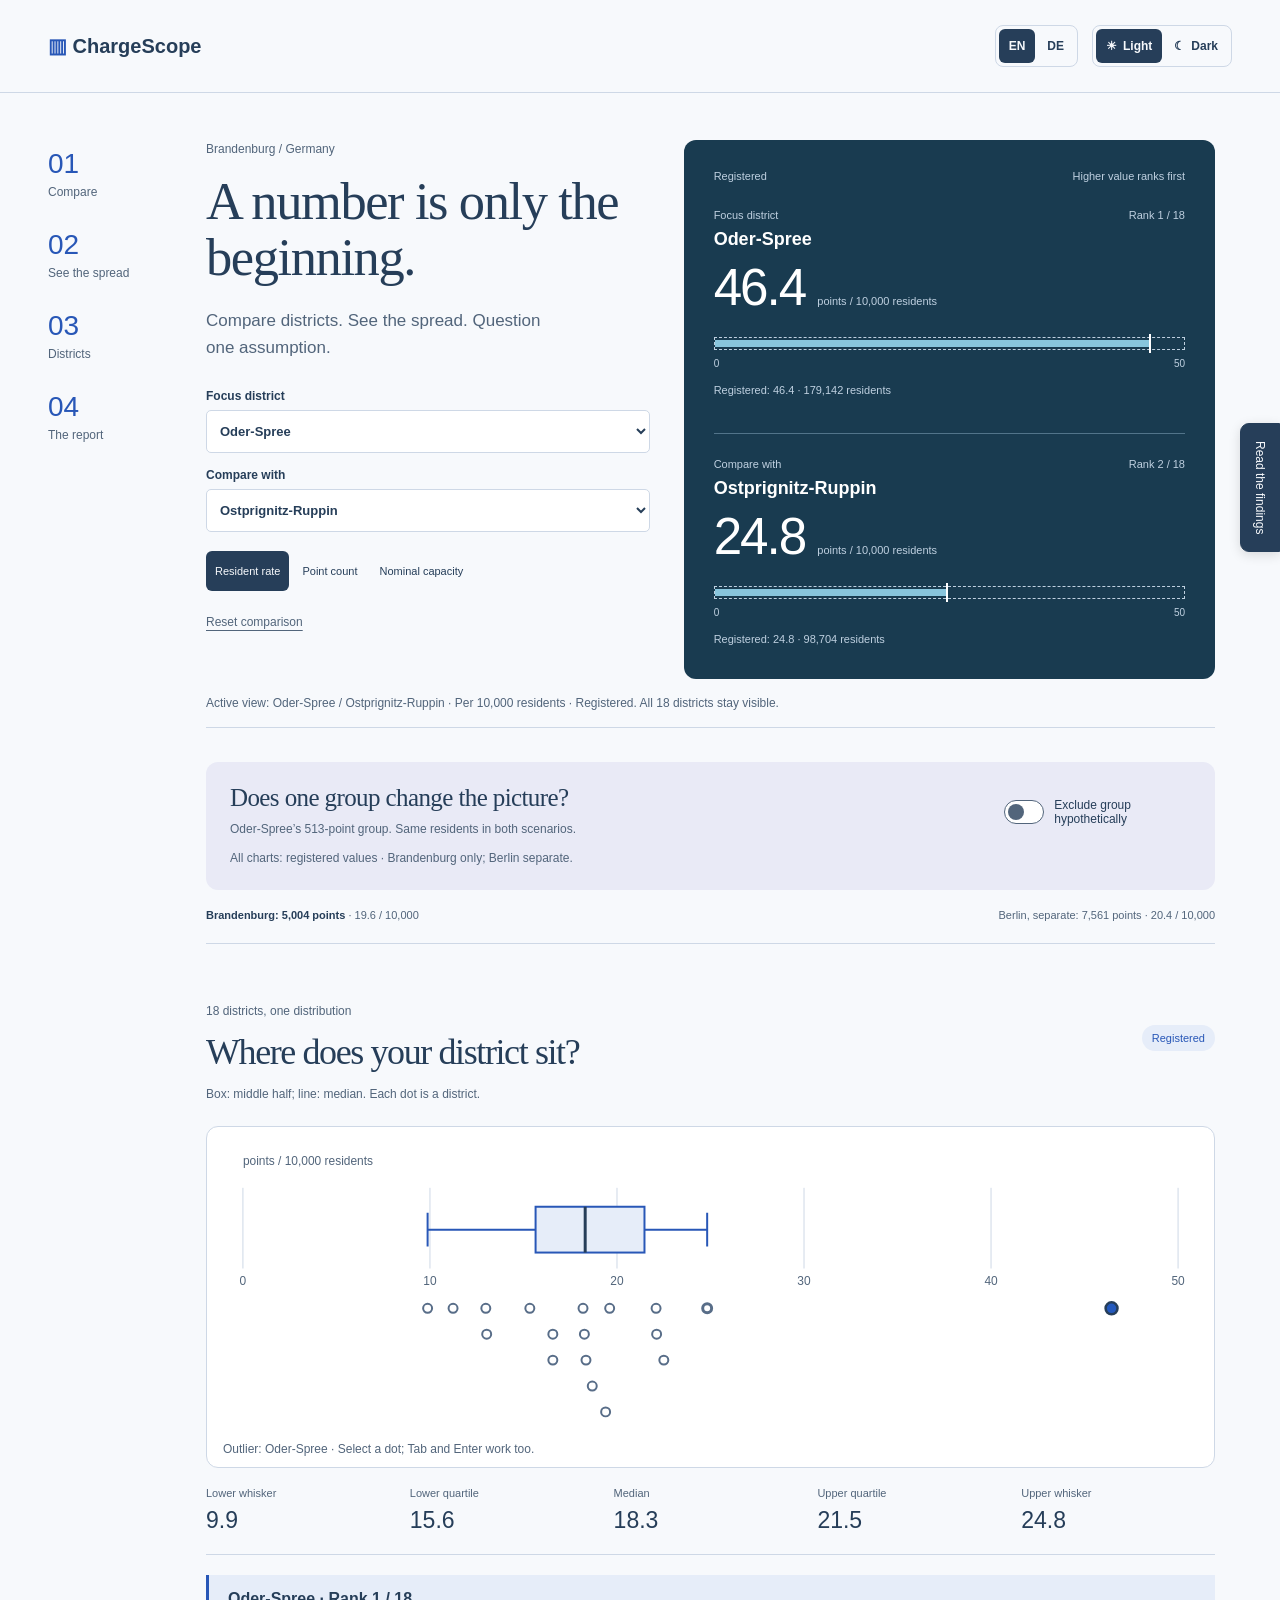
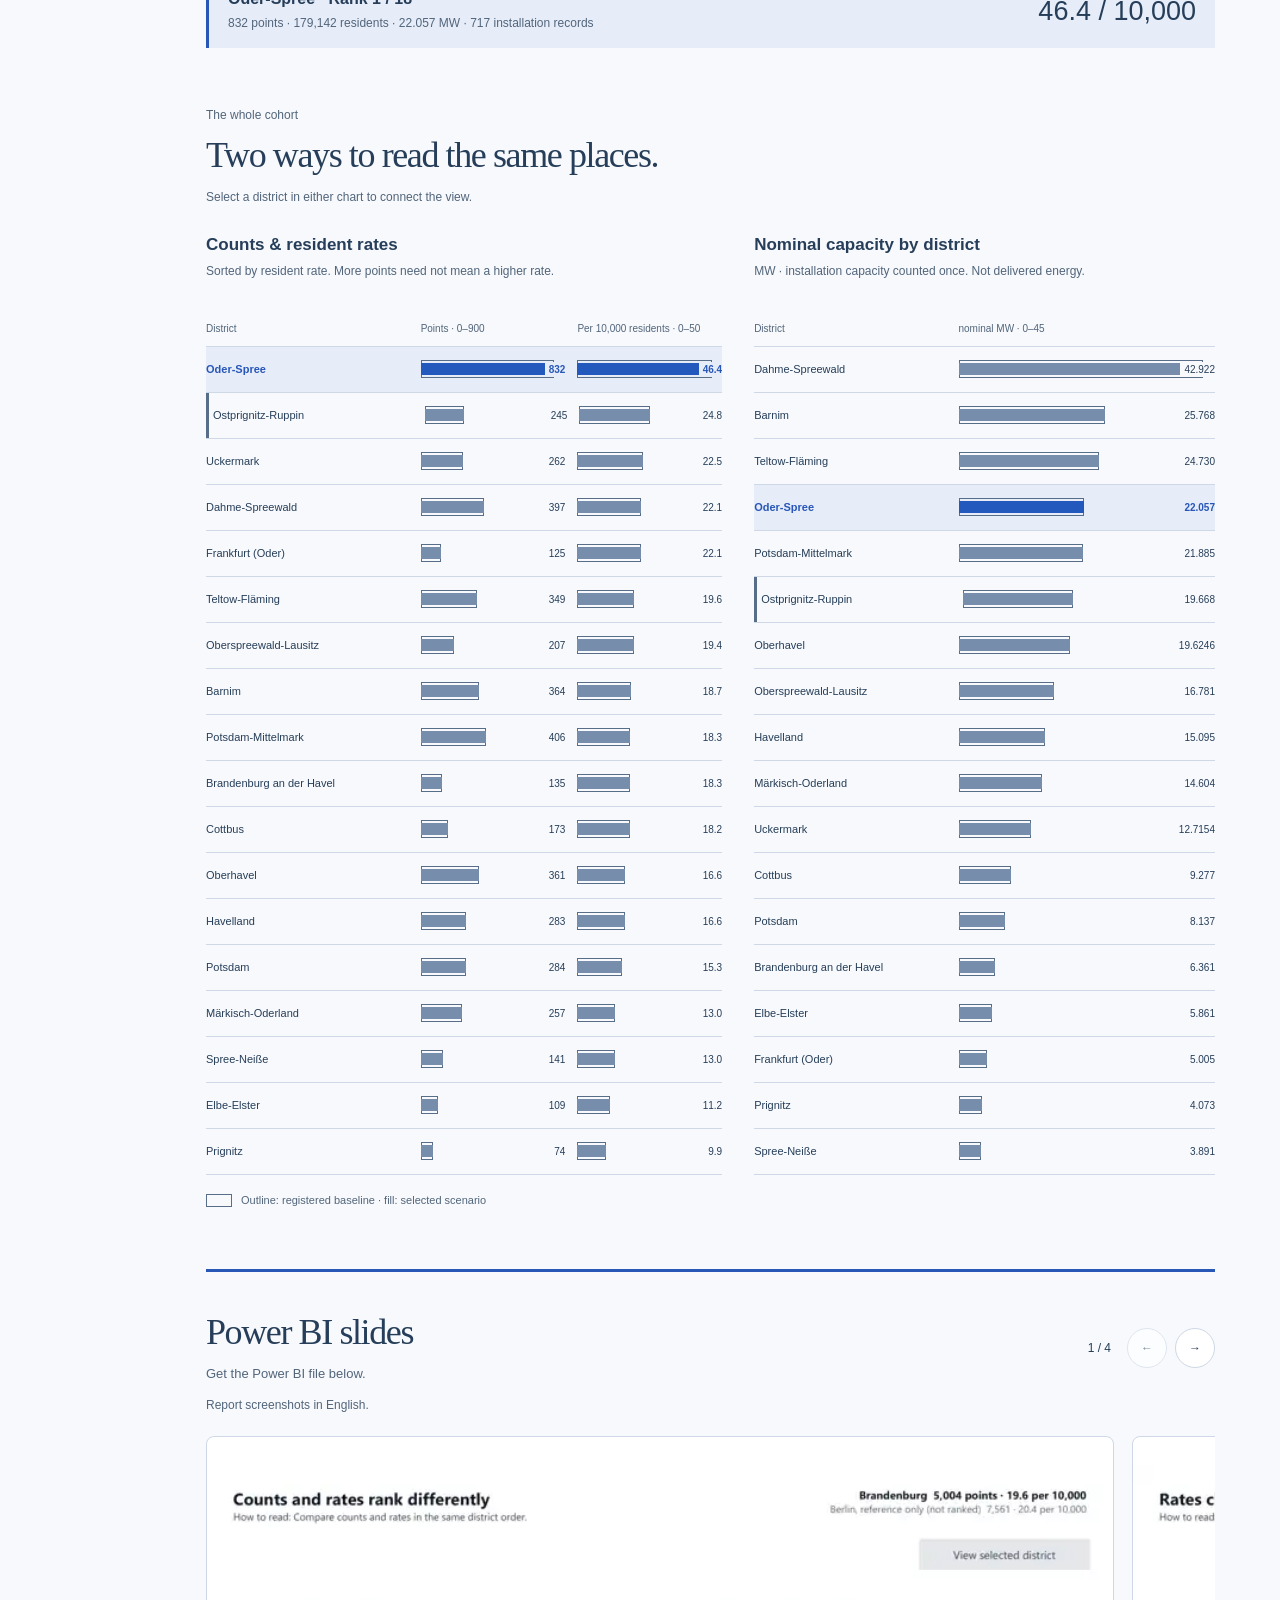
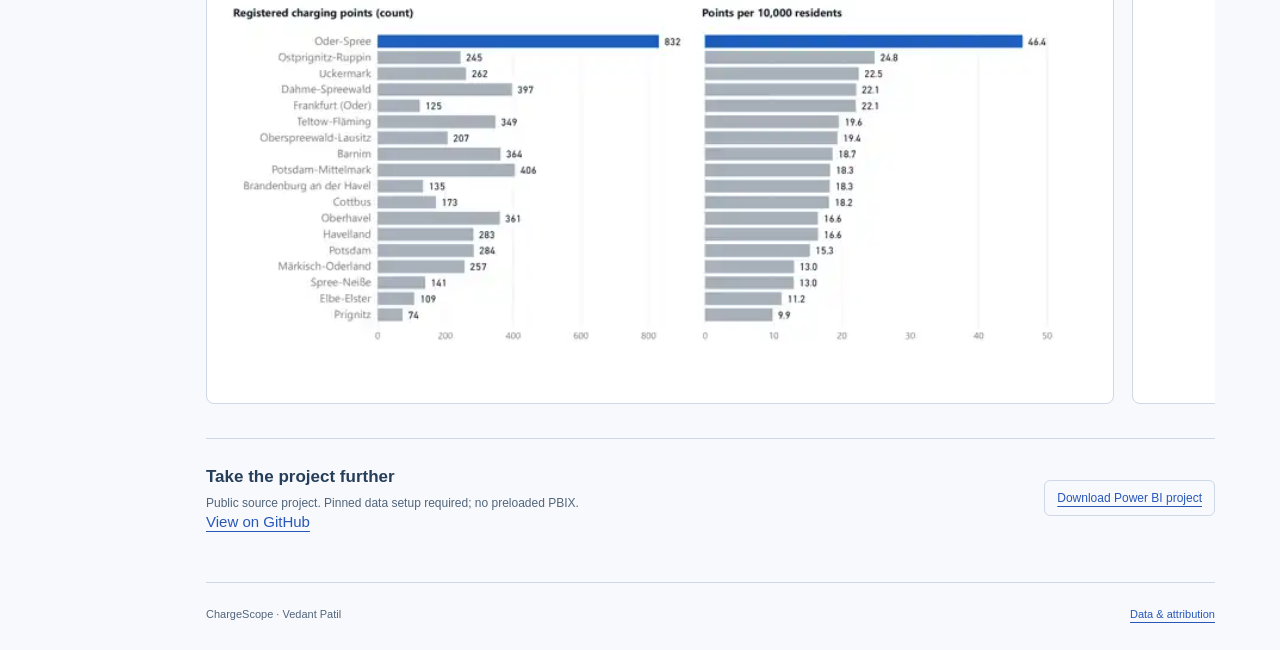
==== commit 9f03d59c: "Add findings drawer and three interactive design options" ====
--- a/website-combined/review.html
+++ b/website-combined/review.html
@@ -13,7 +13,23 @@
 .instrument[data-measure=kw] .readout strong{font-size:38px;letter-spacing:-1px}
 .bar-cell .bar-baseline{opacity:1}
 @media(prefers-reduced-motion:reduce){html{scroll-behavior:auto}*,*:before,*:after{transition:none!important;animation:none!important}}
-</style><script>window.COMBINED_DATA={"districts":[{"code":"12051","name":"Brandenburg an der Havel","hypothetical":{"points":135,"population":73945,"rate":18.256812495773886,"kw":6361.0,"installations":69},"registered":{"points":135,"population":73945,"rate":18.256812495773886,"kw":6361.0,"installations":69}},{"code":"12052","name":"Cottbus","hypothetical":{"points":173,"population":95140,"rate":18.183729241118353,"kw":9277.0,"installations":103},"registered":{"points":173,"population":95140,"rate":18.183729241118353,"kw":9277.0,"installations":103}},{"code":"12053","name":"Frankfurt (Oder)","hypothetical":{"points":125,"population":56586,"rate":22.09026967801223,"kw":5005.0,"installations":63},"registered":{"points":125,"population":56586,"rate":22.09026967801223,"kw":5005.0,"installations":63}},{"code":"12054","name":"Potsdam","hypothetical":{"points":284,"population":185137,"rate":15.339991465779395,"kw":8137.0,"installations":153},"registered":{"points":284,"population":185137,"rate":15.339991465779395,"kw":8137.0,"installations":153}},{"code":"12060","name":"Barnim","hypothetical":{"points":364,"population":194885,"rate":18.677681709726247,"kw":25768.0,"installations":201},"registered":{"points":364,"population":194885,"rate":18.677681709726247,"kw":25768.0,"installations":201}},{"code":"12061","name":"Dahme-Spreewald","hypothetical":{"points":397,"population":179480,"rate":22.119456206819702,"kw":42922.0,"installations":248},"registered":{"points":397,"population":179480,"rate":22.119456206819702,"kw":42922.0,"installations":248}},{"code":"12062","name":"Elbe-Elster","hypothetical":{"points":109,"population":97017,"rate":11.235144356143769,"kw":5861.0,"installations":58},"registered":{"points":109,"population":97017,"rate":11.235144356143769,"kw":5861.0,"installations":58}},{"code":"12063","name":"Havelland","hypothetical":{"points":283,"population":170792,"rate":16.5698627570378,"kw":15095.0,"installations":161},"registered":{"points":283,"population":170792,"rate":16.5698627570378,"kw":15095.0,"installations":161}},{"code":"12064","name":"Märkisch-Oderland","hypothetical":{"points":257,"population":197192,"rate":13.03298308247799,"kw":14604.0,"installations":132},"registered":{"points":257,"population":197192,"rate":13.03298308247799,"kw":14604.0,"installations":132}},{"code":"12065","name":"Oberhavel","hypothetical":{"points":361,"population":217858,"rate":16.570426608157607,"kw":19624.6,"installations":197},"registered":{"points":361,"population":217858,"rate":16.570426608157607,"kw":19624.6,"installations":197}},{"code":"12066","name":"Oberspreewald-Lausitz","hypothetical":{"points":207,"population":106744,"rate":19.392190661770215,"kw":16781.0,"installations":116},"registered":{"points":207,"population":106744,"rate":19.392190661770215,"kw":16781.0,"installations":116}},{"code":"12067","name":"Oder-Spree","hypothetical":{"points":319,"population":179142,"rate":17.807102745308192,"kw":16414.0,"installations":204},"registered":{"points":832,"population":179142,"rate":46.44360339842137,"kw":22057.0,"installations":717}},{"code":"12068","name":"Ostprignitz-Ruppin","hypothetical":{"points":245,"population":98704,"rate":24.821689090614363,"kw":19668.0,"installations":143},"registered":{"points":245,"population":98704,"rate":24.821689090614363,"kw":19668.0,"installations":143}},{"code":"12069","name":"Potsdam-Mittelmark","hypothetical":{"points":406,"population":221347,"rate":18.342240915847064,"kw":21885.0,"installations":215},"registered":{"points":406,"population":221347,"rate":18.342240915847064,"kw":21885.0,"installations":215}},{"code":"12070","name":"Prignitz","hypothetical":{"points":74,"population":74942,"rate":9.874302794160817,"kw":4073.0,"installations":37},"registered":{"points":74,"population":74942,"rate":9.874302794160817,"kw":4073.0,"installations":37}},{"code":"12071","name":"Spree-Neiße","hypothetical":{"points":141,"population":108574,"rate":12.986534529445356,"kw":3891.0,"installations":71},"registered":{"points":141,"population":108574,"rate":12.986534529445356,"kw":3891.0,"installations":71}},{"code":"12072","name":"Teltow-Fläming","hypothetical":{"points":349,"population":177982,"rate":19.608724477756176,"kw":24730.0,"installations":204},"registered":{"points":349,"population":177982,"rate":19.608724477756176,"kw":24730.0,"installations":204}},{"code":"12073","name":"Uckermark","hypothetical":{"points":262,"population":116422,"rate":22.504337668138323,"kw":12715.4,"installations":144},"registered":{"points":262,"population":116422,"rate":22.504337668138323,"kw":12715.4,"installations":144}}],"berlin":{"points":7561,"population":3700577,"rate":20.43194885554334},"gallery":[{"src":"[data-uri]","width":760,"height":427},{"src":"[data-uri]","width":760,"height":427},{"src":"[data-uri]","width":760,"height":427},{"src":"[data-uri]","width":748,"height":760}]};</script>
+</style><style>.findings-open{position:fixed;right:0;top:47%;z-index:25;writing-mode:vertical-rl;padding:17px 12px;border-radius:9px 0 0 9px;background:var(--ink);color:var(--bg);border:1px solid var(--ink);box-shadow:0 3px 12px #0002;min-height:44px;font-size:12px}
+.findings-open:hover,.findings-open:focus-visible{background:var(--accent);color:var(--paper);transform:translateX(-3px)}
+.findings{position:fixed;inset:0 0 0 auto;margin:0;width:min(570px,100%);max-width:100%;height:100dvh;max-height:100dvh;border-radius:0;padding:30px;overflow-y:auto;overscroll-behavior:contain}
+.findings header{display:flex;gap:20px;align-items:flex-start;justify-content:space-between;border-bottom:2px solid var(--accent);padding-bottom:22px;position:sticky;top:0;background:var(--paper);z-index:1}
+.findings h2{font-size:32px;max-width:330px;line-height:1.12}.findings header button{flex-shrink:0;font-size:11px;max-width:100px;min-height:44px}.findings>p{font-size:14px;line-height:1.7;margin-block:22px}.finding-row{border-top:1px solid var(--line);padding-block:21px}.finding-row h3{font-size:20px;line-height:1.35;margin-bottom:12px}.finding-row p{font-size:14px;line-height:1.7}.finding-row .next-check{margin-top:12px;color:var(--muted)}
+.active-view{padding:14px 0;border-bottom:1px solid var(--line);font-size:12px;line-height:1.7;color:var(--muted);overflow-wrap:anywhere}
+.district-row.is-comparison{box-shadow:inset 3px 0 var(--second);padding-left:7px}.boxplot .is-comparison .dot{stroke:var(--second);stroke-width:3;fill:var(--paper)}
+.profile-card{display:grid;grid-template-columns:1fr 1fr;gap:40px;padding:32px 0;border-bottom:1px solid var(--line)}.profile-card h2{font-size:52px;margin:18px 0}.profile-card #profile-heading p{font-size:14px;line-height:1.65;color:var(--muted)}.profile-stats{display:grid;grid-template-columns:1fr 1fr;gap:25px;margin-top:35px}.profile-stats dt{font-size:12px;color:var(--muted)}.profile-stats dd{margin:6px 0 0;font-size:32px;letter-spacing:-1px;font-variant-numeric:tabular-nums}
+.guided-start{padding:25px 0 40px;border-bottom:2px solid var(--accent);margin-bottom:38px}.guided-start h2{font-size:56px;margin-block:17px}.guided-start p{line-height:1.6;color:var(--muted)}.guide-choices{display:grid;grid-template-columns:repeat(3,minmax(0,1fr));gap:18px;margin-top:32px}.guide-choices button{text-align:left;position:relative;display:flex;flex-direction:column;gap:17px;padding:22px 30px 22px 18px;line-height:1.6;min-height:145px;background:var(--paper);color:var(--ink)}.guide-choices button span{font-size:26px;letter-spacing:-1px}.guide-choices button b{position:absolute;right:12px;top:20px;color:var(--accent)}
+[data-design=profile] .opening{display:block;max-width:900px}[data-design=profile] .opening-copy{max-width:none}[data-design=profile] .opening h1{max-width:850px;font-size:50px}[data-design=profile] .selectors{max-width:650px}[data-design=profile] .cohort-section{border-top:1px solid var(--line);margin-top:25px}
+[data-design=guided] .opening h1{font-size:40px}[data-design=guided] .opening .deck{font-size:16px}
+[data-design=workbench] .page-layout{grid-template-columns:90px minmax(0,1fr);max-width:1600px}[data-design=workbench] .opening{grid-template-columns:1.05fr 1fr}[data-design=workbench] .opening h1{font-size:48px}[data-design=workbench] .instrument{padding:22px}[data-design=workbench] .lane+.lane{margin-top:20px;padding-top:20px}[data-design=workbench] .readout strong{font-size:42px}.workbench-grid{display:grid;grid-template-columns:minmax(0,.9fr) minmax(0,1.25fr);gap:32px;align-items:start}.workbench-grid .cohort-charts{grid-template-columns:1fr;gap:25px}.workbench-grid h2{font-size:29px}.workbench-grid .spread-section{position:sticky;top:20px}.workbench-grid .quartiles strong{font-size:23px}.workbench-grid .section-heading{flex-wrap:wrap}
+@media(min-width:851px){body:has(.findings-open) .page-layout{padding-right:65px}[data-design=profile] .selectors,[data-design=workbench] .selectors{grid-template-columns:1fr 1fr}.findings header{position:sticky;top:0;background:var(--paper);z-index:1;padding-top:15px}}
+@media(max-width:1100px){.workbench-grid{grid-template-columns:1fr}.workbench-grid .spread-section{position:static}}
+@media(max-width:850px){[data-design=workbench] .page-layout{display:block}.profile-card{gap:22px}.guide-choices{gap:10px}.guide-choices button{font-size:12px}.guide-choices button span{font-size:22px}}
+@media(max-width:600px){body{padding-bottom:70px}.findings-open{top:auto;bottom:14px;right:12px;writing-mode:horizontal-tb;border-radius:7px;padding:12px 16px;box-shadow:0 3px 18px #0003}.findings{padding:22px 20px}.findings h2{font-size:27px}.findings header{gap:10px}.profile-card{grid-template-columns:1fr}.profile-card h2{font-size:39px;overflow-wrap:anywhere}.profile-stats{margin-top:23px;gap:20px}.profile-stats dd{font-size:27px}.guided-start h2{font-size:39px}.guide-choices{grid-template-columns:1fr}.guide-choices button{min-height:85px;padding:15px 35px 15px 18px;gap:5px}.guide-choices button span{font-size:24px}[data-design=profile] .opening h1,[data-design=workbench] .opening h1{font-size:39px}[data-design=workbench] .opening{grid-template-columns:1fr}.workbench-grid{gap:0}.workbench-grid .quartiles strong{font-size:20px}}
+</style>
 </head><body>
 <a class="skip" href="#compare" data-i18n="skip">Skip to comparison</a>
 <header class="masthead"><a class="brand" href="#compare"><span aria-hidden="true">▥</span> ChargeScope</a><div class="preferences">
@@ -28,10 +44,10 @@
 <div class="regional" id="regional"></div>
 <section id="spread" class="spread-section"><div class="section-heading"><div><p class="section-index" data-i18n="spreadKicker">18 districts, one distribution</p><h2 data-i18n="spreadTitle">Where does your district sit?</h2></div><span class="scenario-badge"></span></div><p class="chart-caption" data-i18n="boxKey">Box: middle half; line: median. Each dot is a district.</p><div class="boxplot-wrap" id="boxplot"></div><div class="quartiles" id="quartiles"></div><div class="selection-detail" id="selection-detail" aria-live="polite" aria-atomic="true"></div></section>
 <section id="districts" class="cohort-section"><div class="section-heading"><div><p class="section-index" data-i18n="cohortKicker">The whole cohort</p><h2 data-i18n="cohortTitle">Two ways to read the same places.</h2></div></div><p class="chart-caption" data-i18n="selectHint">Select a district in either chart to connect the view.</p><div class="cohort-charts"><div class="chart-panel"><h3 data-i18n="countsRates">Counts & resident rates</h3><p class="chart-caption" data-i18n="countsHint">Sorted by resident rate. More points need not mean a higher rate.</p><div id="counts-rates"></div></div><div class="chart-panel"><h3 data-i18n="capacityTitle">Nominal capacity by district</h3><p class="chart-caption" data-i18n="capacityHint">MW · installation capacity counted once. Not delivered energy.</p><div id="capacity"></div></div></div><p class="baseline-key"><span aria-hidden="true"></span><span data-i18n="baselineKey">Outline: registered baseline · fill: selected scenario</span></p></section>
-<section id="report" class="report-section"><div class="section-heading"><div><h2 data-i18n="slides">Power BI slides</h2><p data-i18n="galleryIntro">Get the Power BI file below.</p></div><div class="gallery-controls"><span id="gallery-counter" aria-live="polite"></span><button id="gallery-prev" type="button" data-label="previous">←</button><button id="gallery-next" type="button" data-label="next">→</button></div></div><p class="chart-caption" data-i18n="galleryNote">Report screenshots in English.</p><div id="gallery" class="gallery" tabindex="0" data-label="gallery"></div><div class="download"><div><h3 data-i18n="further">Take the project further</h3><p data-i18n="privateAccess">Source project; data setup required. GitHub repository is private.</p><a href="https://github.com/vedantdotsh/chargescope" data-i18n="repository">View on GitHub</a></div><a class="download-link" href="https://github.com/vedantdotsh/chargescope/releases/tag/v1.0.0" data-i18n="download">Download Power BI project</a></div></section>
-<footer><span>ChargeScope · Vedant Patil</span><a href="data:text/plain;charset=utf-8,%23%20ChargeScope%20-%20data%20and%20attribution%20/%20Daten%20und%20Quellen%0A%0A%23%23%20English%0A%0AThe%20website%20uses%2036%20derived%20district/scenario%20aggregates%20from%20the%20pinned%20diagnostic%20pilot.%20Berlin%20is%20separate%20from%20the%2018%20Brandenburg%20districts%20and%20never%20enters%20their%20distribution%20or%20ranking.%20This%20is%20not%20a%20nationally%20validated%20release.%0A%0A-%20Bundesnetzagentur.de%20charging%20register%3A%20reference%201%20September%202026%3B%20source%20metadata%20records%20CC%20BY%204.0.%20https%3A//www.bundesnetzagentur.de/DE/Fachthemen/ElektrizitaetundGas/E-Mobilitaet/Ladesaeulenkarte/start.html%0A-%20Bundesamt%20fuer%20Kartographie%20und%20Geodaesie%20%28BKG%29%2C%20VG250-EW%20population%3A%20reference%2031%20December%202025%3B%20source%20metadata%20records%20dl-de/by-2.0.%20https%3A//gdz.bkg.bund.de/%0A-%20Licenses%3A%20https%3A//creativecommons.org/licenses/by/4.0/%20and%20https%3A//www.govdata.de/dl-de/by-2-0%20.%20Retain%20additional%20statistical%20attribution%20in%20independently%20obtained%20BKG%20data.%0A%0ARate%20%3D%20points%20/%20residents%20x%2010%2C000.%20Regional%20rates%20use%20ratios%20of%20sums.%20Descending%20competition%20ranks%20share%20positions%20for%20ties.%20Capacity%20is%20counted%20once%20per%20installation%3A%20kW%20/%201%2C000%20%3D%20MW.%20Installation%20records%20are%20not%20unique%20physical%20sites.%20Nominal%20capacity%20is%20not%20delivered%20energy.%0A%0AThe%20boxplot%20uses%20type-7%20quartiles%20and%20observed%20whiskers%20within%201.5%20IQR%20fences.%20All%2018%20districts%20are%20equally%20weighted.%20Vertical%20dot%20packing%20prevents%20overlap%20without%20changing%20horizontal%20rates.%20The%20hypothetical%20distribution%20is%20recalculated%3B%20registered%20outlines%20remain%20visible.%0A%0AThe%20flagged%20513-point%20Oder-Spree%20group%20changes%20832%20to%20319%20points%2C%2022%2C057%20to%2016%2C414%20nominal%20kW%20and%20717%20to%20204%20installation%20records.%20Population%20remains%20179%2C142.%20This%20is%20not%20a%20corrected%20register%20or%20a%20claim%20about%20public%20access.%20Thirty-five%20Brandenburg%20points%20have%20unresolved%20geographical%20agreement.%20Different%20source%20dates%20do%20not%20form%20a%20time%20series.%20No%20demand%2C%20utilization%2C%20adequacy%2C%20ROI%20or%20site-suitability%20conclusion%20follows.%0A%0AFour%20English%20slides%20come%20from%20the%20Power%20BI%20Desktop%20PDF%20export%20of%204%20November%202026%2C%20rendered%20at%202560px%20width.%20No%20chart%20pixels%20were%20redrawn.%20Standalone%20enlargement%20loads%20the%20full%20PNG%3B%20the%20self-contained%20preview%20embeds%20compressed%20thumbnails%20only.%20The%20source-project%20download%20includes%20the%20Report%20and%20SemanticModel%2C%20but%20not%20raw%20data%20or%20imported%20cache%3A%20data%20setup%20and%20a%20successful%20Desktop%20refresh%20are%20required.%20GitHub%20repository%20and%20releases%20are%20private.%0A%0A%23%23%20Deutsch%0A%0AAlle%2018%20brandenburgischen%20Kreise%20werden%20verglichen%3B%20Berlin%20bleibt%20separat.%20Die%2036%20Kreis-/Szenarioaggregate%20sind%20ein%20diagnostischer%20Pilot%2C%20keine%20national%20validierte%20Freigabe.%20Quellen%3A%20Bundesnetzagentur.de%2C%20Registerstand%201.%20September%202026%20%28CC%20BY%204.0%29%2C%20und%20BKG%20VG250-EW%2C%20Bevoelkerungsstand%2031.%20Dezember%202025%20%28dl-de/by-2.0%29.%20Zusaetzliche%20statistische%20Quellenangaben%20des%20BKG-Pakets%20beibehalten.%0A%0AQuote%20%3D%20Ladepunkte%20/%20Einwohner%20x%2010.000.%20Landesquoten%20entstehen%20aus%20Summen%2C%20nicht%20aus%20dem%20Mittel%20der%20Kreisquoten.%20Quartile%3A%20Typ%207%3B%20Whisker%3A%20beobachtete%20Werte%20innerhalb%201%2C5%20IQR.%20Nennleistung%20wird%20je%20Installation%20einmal%20gezaehlt%3B%20Installationsdatensaetze%20sind%20keine%20eindeutigen%20Standorte.%20Der%20hypothetische%20Ausschluss%20ist%20keine%20Registerkorrektur.%20Oeffentlicher%20Zugang%2C%20Nutzung%20und%20Bedarf%20sind%20nicht%20nachgewiesen.%20Unterschiedliche%20Stichtage%20ergeben%20keine%20Zeitreihe.%0A%0ADie%20vier%20Power-BI-Aufnahmen%20bleiben%20Englisch.%20Die%20Vollansicht%20verwendet%20die%20vollaufgeloesten%20PNGs%3B%20die%20kompakte%20Vorschau%20nur%20verkleinerte%20Bilder.%20Das%20Power-BI-Quellprojekt%20erfordert%20eigene%20Daten%20und%20eine%20erfolgreiche%20Aktualisierung.%20GitHub-Repository%20und%20Downloads%20sind%20privat.%0A" data-i18n="sources">Data & attribution</a></footer></main></div>
+<section id="report" class="report-section"><div class="section-heading"><div><h2 data-i18n="slides">Power BI slides</h2><p data-i18n="galleryIntro">Get the Power BI file below.</p></div><div class="gallery-controls"><span id="gallery-counter" aria-live="polite"></span><button id="gallery-prev" type="button" data-label="previous">←</button><button id="gallery-next" type="button" data-label="next">→</button></div></div><p class="chart-caption" data-i18n="galleryNote">Report screenshots in English.</p><div id="gallery" class="gallery" tabindex="0" data-label="gallery"></div><div class="download"><div><h3 data-i18n="further">Take the project further</h3><p data-i18n="privateAccess">Public source project. Pinned data setup required; no preloaded PBIX.</p><a href="https://github.com/vedantdotsh/chargescope" data-i18n="repository">View on GitHub</a></div><a class="download-link" href="https://github.com/vedantdotsh/chargescope/releases/download/v1.0.0/ChargeScope-PowerBI-source.zip" data-i18n="download">Download Power BI project</a></div></section>
+<footer><span>ChargeScope · Vedant Patil</span><a href="data:text/plain;charset=utf-8,%23%20ChargeScope%20-%20data%20and%20attribution%20/%20Daten%20und%20Quellen%0A%0A%23%23%20English%0A%0AThe%20website%20uses%2036%20derived%20district/scenario%20aggregates%20from%20the%20pinned%20diagnostic%20pilot.%20Berlin%20is%20separate%20from%20the%2018%20Brandenburg%20districts%20and%20never%20enters%20their%20distribution%20or%20ranking.%20This%20is%20not%20a%20nationally%20validated%20release.%0A%0A-%20Bundesnetzagentur.de%20charging%20register%3A%20reference%201%20September%202026%3B%20source%20metadata%20records%20CC%20BY%204.0.%20https%3A//www.bundesnetzagentur.de/DE/Fachthemen/ElektrizitaetundGas/E-Mobilitaet/Ladesaeulenkarte/start.html%0A-%20Bundesamt%20fuer%20Kartographie%20und%20Geodaesie%20%28BKG%29%2C%20VG250-EW%20population%3A%20reference%2031%20December%202025%3B%20source%20metadata%20records%20dl-de/by-2.0.%20https%3A//gdz.bkg.bund.de/%0A-%20Licenses%3A%20https%3A//creativecommons.org/licenses/by/4.0/%20and%20https%3A//www.govdata.de/dl-de/by-2-0%20.%20Retain%20additional%20statistical%20attribution%20in%20independently%20obtained%20BKG%20data.%0A%0ARate%20%3D%20points%20/%20residents%20x%2010%2C000.%20Regional%20rates%20use%20ratios%20of%20sums.%20Descending%20competition%20ranks%20share%20positions%20for%20ties.%20Capacity%20is%20counted%20once%20per%20installation%3A%20kW%20/%201%2C000%20%3D%20MW.%20Installation%20records%20are%20not%20unique%20physical%20sites.%20Nominal%20capacity%20is%20not%20delivered%20energy.%0A%0AThe%20boxplot%20uses%20type-7%20quartiles%20and%20observed%20whiskers%20within%201.5%20IQR%20fences.%20All%2018%20districts%20are%20equally%20weighted.%20Vertical%20dot%20packing%20prevents%20overlap%20without%20changing%20horizontal%20rates.%20The%20hypothetical%20distribution%20is%20recalculated%3B%20registered%20outlines%20remain%20visible.%0A%0AThe%20flagged%20513-point%20Oder-Spree%20group%20changes%20832%20to%20319%20points%2C%2022%2C057%20to%2016%2C414%20nominal%20kW%20and%20717%20to%20204%20installation%20records.%20Population%20remains%20179%2C142.%20This%20is%20not%20a%20corrected%20register%20or%20a%20claim%20about%20public%20access.%20Thirty-five%20Brandenburg%20points%20have%20unresolved%20geographical%20agreement.%20Different%20source%20dates%20do%20not%20form%20a%20time%20series.%20No%20demand%2C%20utilization%2C%20adequacy%2C%20ROI%20or%20site-suitability%20conclusion%20follows.%0A%0AFour%20English%20slides%20come%20from%20the%20Power%20BI%20Desktop%20PDF%20export%20of%204%20November%202026%2C%20rendered%20at%202560px%20width.%20No%20chart%20pixels%20were%20redrawn.%20Standalone%20enlargement%20loads%20the%20full%20PNG%3B%20the%20self-contained%20preview%20embeds%20compressed%20thumbnails%20only.%20The%20source-project%20download%20includes%20the%20Report%20and%20SemanticModel%2C%20but%20not%20raw%20data%20or%20imported%20cache%3A%20data%20setup%20and%20a%20successful%20Desktop%20refresh%20are%20required.%20The%20GitHub%20repository%20and%20v1.0.0%20release%20are%20public.%0A%0A%23%23%20Deutsch%0A%0AAlle%2018%20brandenburgischen%20Kreise%20werden%20verglichen%3B%20Berlin%20bleibt%20separat.%20Die%2036%20Kreis-/Szenarioaggregate%20sind%20ein%20diagnostischer%20Pilot%2C%20keine%20national%20validierte%20Freigabe.%20Quellen%3A%20Bundesnetzagentur.de%2C%20Registerstand%201.%20September%202026%20%28CC%20BY%204.0%29%2C%20und%20BKG%20VG250-EW%2C%20Bevoelkerungsstand%2031.%20Dezember%202025%20%28dl-de/by-2.0%29.%20Zusaetzliche%20statistische%20Quellenangaben%20des%20BKG-Pakets%20beibehalten.%0A%0AQuote%20%3D%20Ladepunkte%20/%20Einwohner%20x%2010.000.%20Landesquoten%20entstehen%20aus%20Summen%2C%20nicht%20aus%20dem%20Mittel%20der%20Kreisquoten.%20Quartile%3A%20Typ%207%3B%20Whisker%3A%20beobachtete%20Werte%20innerhalb%201%2C5%20IQR.%20Nennleistung%20wird%20je%20Installation%20einmal%20gezaehlt%3B%20Installationsdatensaetze%20sind%20keine%20eindeutigen%20Standorte.%20Der%20hypothetische%20Ausschluss%20ist%20keine%20Registerkorrektur.%20Oeffentlicher%20Zugang%2C%20Nutzung%20und%20Bedarf%20sind%20nicht%20nachgewiesen.%20Unterschiedliche%20Stichtage%20ergeben%20keine%20Zeitreihe.%0A%0ADie%20vier%20Power-BI-Aufnahmen%20bleiben%20Englisch.%20Die%20Vollansicht%20verwendet%20die%20vollaufgeloesten%20PNGs%3B%20die%20kompakte%20Vorschau%20nur%20verkleinerte%20Bilder.%20Das%20Power-BI-Quellprojekt%20erfordert%20eigene%20Daten%20und%20eine%20erfolgreiche%20Aktualisierung.%20GitHub-Repository%20und%20Version%20v1.0.0%20sind%20%C3%B6ffentlich.%0A" data-i18n="sources">Data & attribution</a></footer></main></div>
 <dialog id="lightbox" data-label="enlarged"><div class="modal-toolbar"><span id="modal-counter"></span><button id="modal-prev" type="button" data-label="previous">←</button><button id="modal-next" type="button" data-label="next">→</button><a id="modal-full-size" href="#" target="_blank" rel="noopener" data-i18n="fullSize">Open full size</a><button id="modal-close" type="button" data-i18n="close">Close</button></div><img id="modal-image" alt=""></dialog><div id="tooltip" role="tooltip" hidden></div>
-<script>(function (root) {
+<script>window.COMBINED_DATA={"districts":[{"code":"12051","name":"Brandenburg an der Havel","hypothetical":{"points":135,"population":73945,"rate":18.256812495773886,"kw":6361.0,"installations":69},"registered":{"points":135,"population":73945,"rate":18.256812495773886,"kw":6361.0,"installations":69}},{"code":"12052","name":"Cottbus","hypothetical":{"points":173,"population":95140,"rate":18.183729241118353,"kw":9277.0,"installations":103},"registered":{"points":173,"population":95140,"rate":18.183729241118353,"kw":9277.0,"installations":103}},{"code":"12053","name":"Frankfurt (Oder)","hypothetical":{"points":125,"population":56586,"rate":22.09026967801223,"kw":5005.0,"installations":63},"registered":{"points":125,"population":56586,"rate":22.09026967801223,"kw":5005.0,"installations":63}},{"code":"12054","name":"Potsdam","hypothetical":{"points":284,"population":185137,"rate":15.339991465779395,"kw":8137.0,"installations":153},"registered":{"points":284,"population":185137,"rate":15.339991465779395,"kw":8137.0,"installations":153}},{"code":"12060","name":"Barnim","hypothetical":{"points":364,"population":194885,"rate":18.677681709726247,"kw":25768.0,"installations":201},"registered":{"points":364,"population":194885,"rate":18.677681709726247,"kw":25768.0,"installations":201}},{"code":"12061","name":"Dahme-Spreewald","hypothetical":{"points":397,"population":179480,"rate":22.119456206819702,"kw":42922.0,"installations":248},"registered":{"points":397,"population":179480,"rate":22.119456206819702,"kw":42922.0,"installations":248}},{"code":"12062","name":"Elbe-Elster","hypothetical":{"points":109,"population":97017,"rate":11.235144356143769,"kw":5861.0,"installations":58},"registered":{"points":109,"population":97017,"rate":11.235144356143769,"kw":5861.0,"installations":58}},{"code":"12063","name":"Havelland","hypothetical":{"points":283,"population":170792,"rate":16.5698627570378,"kw":15095.0,"installations":161},"registered":{"points":283,"population":170792,"rate":16.5698627570378,"kw":15095.0,"installations":161}},{"code":"12064","name":"Märkisch-Oderland","hypothetical":{"points":257,"population":197192,"rate":13.03298308247799,"kw":14604.0,"installations":132},"registered":{"points":257,"population":197192,"rate":13.03298308247799,"kw":14604.0,"installations":132}},{"code":"12065","name":"Oberhavel","hypothetical":{"points":361,"population":217858,"rate":16.570426608157607,"kw":19624.6,"installations":197},"registered":{"points":361,"population":217858,"rate":16.570426608157607,"kw":19624.6,"installations":197}},{"code":"12066","name":"Oberspreewald-Lausitz","hypothetical":{"points":207,"population":106744,"rate":19.392190661770215,"kw":16781.0,"installations":116},"registered":{"points":207,"population":106744,"rate":19.392190661770215,"kw":16781.0,"installations":116}},{"code":"12067","name":"Oder-Spree","hypothetical":{"points":319,"population":179142,"rate":17.807102745308192,"kw":16414.0,"installations":204},"registered":{"points":832,"population":179142,"rate":46.44360339842137,"kw":22057.0,"installations":717}},{"code":"12068","name":"Ostprignitz-Ruppin","hypothetical":{"points":245,"population":98704,"rate":24.821689090614363,"kw":19668.0,"installations":143},"registered":{"points":245,"population":98704,"rate":24.821689090614363,"kw":19668.0,"installations":143}},{"code":"12069","name":"Potsdam-Mittelmark","hypothetical":{"points":406,"population":221347,"rate":18.342240915847064,"kw":21885.0,"installations":215},"registered":{"points":406,"population":221347,"rate":18.342240915847064,"kw":21885.0,"installations":215}},{"code":"12070","name":"Prignitz","hypothetical":{"points":74,"population":74942,"rate":9.874302794160817,"kw":4073.0,"installations":37},"registered":{"points":74,"population":74942,"rate":9.874302794160817,"kw":4073.0,"installations":37}},{"code":"12071","name":"Spree-Neiße","hypothetical":{"points":141,"population":108574,"rate":12.986534529445356,"kw":3891.0,"installations":71},"registered":{"points":141,"population":108574,"rate":12.986534529445356,"kw":3891.0,"installations":71}},{"code":"12072","name":"Teltow-Fläming","hypothetical":{"points":349,"population":177982,"rate":19.608724477756176,"kw":24730.0,"installations":204},"registered":{"points":349,"population":177982,"rate":19.608724477756176,"kw":24730.0,"installations":204}},{"code":"12073","name":"Uckermark","hypothetical":{"points":262,"population":116422,"rate":22.504337668138323,"kw":12715.4,"installations":144},"registered":{"points":262,"population":116422,"rate":22.504337668138323,"kw":12715.4,"installations":144}}],"berlin":{"points":7561,"population":3700577,"rate":20.43194885554334},"gallery":[{"src":"[data-uri]","width":2466,"height":1387,"thumbnail":"[data-uri]"},{"src":"[data-uri]","width":2466,"height":1387,"thumbnail":"[data-uri]"},{"src":"[data-uri]","width":2466,"height":1387,"thumbnail":"[data-uri]"},{"src":"[data-uri]","width":2466,"height":2505,"thumbnail":"[data-uri]"}]};</script><script>(function (root) {
   const values = (district, excluded) => district[excluded ? 'hypothetical' : 'registered'];
   const rank = (districts, district, metric, excluded) => 1 + districts.filter(other => values(other, excluded)[metric] > values(district, excluded)[metric]).length;
   function distribution(districts, excluded) {
@@ -59,16 +75,118 @@
   root.ChargeLogic = api;
 })(typeof window !== 'undefined' ? window : globalThis);
 </script><script>(() => {
+  const byId = id => document.getElementById(id);
+  const words = {
+    en: {
+      read: 'Read the findings', title: 'What does this analysis conclude?', close: 'Close findings',
+      intro: 'This is a supply comparison, not a plan for new chargers. It covers 18 Brandenburg districts. Berlin stays separate. The register and population have different reference dates. They do not show change over time.',
+      columns: ['Finding', 'Meaning', 'Next check'],
+      findings: [
+        ['Counts and rates answer different questions.', 'Potsdam-Mittelmark has 406 points and 18.3 per 10,000 residents. Ostprignitz-Ruppin has 245 points and 24.8. More points do not mean a higher resident rate.', 'Compare both measures before you rank places.'],
+        ['One group changes the leading district.', 'Oder-Spree has 832 points and 46.4 per 10,000 residents. Remove the 513-point group hypothetically: 319 points, 17.8 per 10,000, rank 11 instead of 1. Residents stay fixed. This tests an assumption; it does not correct the register.', 'Check public access to this group.'],
+        ['Capacity is not use.', 'Dahme-Spreewald has 42.922 nominal MW. Each installation counts once. This does not show delivered energy, queues, demand or spare capacity.', 'Get usage and access records before you suggest new supply.'],
+        ['Some locations still need a check.', 'Geographical agreement is unresolved for 35 Brandenburg points. These district totals are diagnostic, not national validation.', 'Check these locations against source records.']
+      ],
+      active: 'Active view', versus: 'compared with', baseline: 'Registered', scenario: 'Hypothetical exclusion', all: 'All 18 districts stay visible', profile: 'District profile', profileNote: 'Select a place. Keep the whole region in view.', points: 'Points', rate: 'Per 10,000 residents', capacity: 'Nominal MW', rank: 'Resident-rate rank', residents: 'Residents', guide: 'Start with a question.', guideNote: 'Choose a finding, then test it in the charts.', actions: ['Compare counts and rates', 'Test the 513-point group', 'Compare nominal capacity'], workbench: 'The comparison workbench.', workbenchNote: 'Choose two districts. See how each measure changes the comparison.', profileHeadline: 'One place. The full picture.', profileDeck: 'Start with a district. Compare it with the rest.', guideHeadline: 'Read a finding. Test the numbers.', guideDeck: 'Follow a question from the report into the data.'
+    },
+    de: {
+      read: 'Ergebnisse lesen', title: 'Was ergibt diese Analyse?', close: 'Ergebnisse schließen',
+      intro: 'Dies ist ein Vergleich des Angebots, kein Ausbauplan. Er umfasst 18 Kreise in Brandenburg. Berlin bleibt getrennt. Register und Bevölkerung haben verschiedene Stichtage. Sie zeigen keine zeitliche Entwicklung.',
+      columns: ['Ergebnis', 'Bedeutung', 'Nächster Schritt'],
+      findings: [
+        ['Anzahl und Quote beantworten andere Fragen.', 'Potsdam-Mittelmark hat 406 Ladepunkte und 18,3 je 10.000 Einwohner. Ostprignitz-Ruppin hat 245 Ladepunkte und 24,8. Mehr Ladepunkte bedeuten keine höhere Quote.', 'Beide Kennzahlen vor einer Rangfolge vergleichen.'],
+        ['Eine Gruppe verändert die Spitze.', 'Oder-Spree hat 832 Ladepunkte und 46,4 je 10.000 Einwohner. Ohne die Gruppe mit 513 Punkten, rein hypothetisch: 319 Punkte, 17,8 je 10.000, Rang 11 statt 1. Die Bevölkerung bleibt gleich. Dies prüft eine Annahme, nicht die Richtigkeit des Registers.', 'Den öffentlichen Zugang zu dieser Gruppe prüfen.'],
+        ['Leistung ist keine Nutzung.', 'Dahme-Spreewald hat 42,922 MW Nennleistung. Jede Installation zählt einmal. Das zeigt weder gelieferte Energie noch Warteschlangen, Bedarf oder freie Kapazität.', 'Vor Ausbauvorschlägen Nutzungs- und Zugangsdaten beschaffen.'],
+        ['Einige Orte brauchen eine Prüfung.', 'Für 35 Brandenburger Ladepunkte ist die geografische Übereinstimmung ungeklärt. Die Kreissummen dienen der Prüfung, nicht einer bundesweiten Freigabe.', 'Diese Orte mit den Quelldaten abgleichen.']
+      ],
+      active: 'Aktive Ansicht', versus: 'im Vergleich mit', baseline: 'Registerstand', scenario: 'Hypothetischer Ausschluss', all: 'Alle 18 Kreise bleiben sichtbar', profile: 'Kreisprofil', profileNote: 'Einen Ort wählen. Die ganze Region im Blick behalten.', points: 'Ladepunkte', rate: 'Je 10.000 Einwohner', capacity: 'Nennleistung in MW', rank: 'Rang nach Einwohnerquote', residents: 'Einwohner', guide: 'Mit einer Frage beginnen.', guideNote: 'Ein Ergebnis wählen, dann in den Grafiken prüfen.', actions: ['Anzahl und Quote vergleichen', 'Die Gruppe mit 513 Punkten prüfen', 'Nennleistung vergleichen'], workbench: 'Der Vergleichsplatz.', workbenchNote: 'Zwei Kreise wählen. Den Vergleich mit jeder Kennzahl prüfen.', profileHeadline: 'Ein Ort. Das ganze Bild.', profileDeck: 'Mit einem Kreis beginnen. Mit der Region vergleichen.', guideHeadline: 'Ergebnis lesen. Zahlen prüfen.', guideDeck: 'Eine Frage aus dem Bericht in den Daten verfolgen.'
+    }
+  };
+  const launcher = document.createElement('button');
+  launcher.type = 'button'; launcher.id = 'findings-open'; launcher.className = 'findings-open';
+  launcher.setAttribute('aria-haspopup', 'dialog'); launcher.setAttribute('aria-controls', 'findings');
+  launcher.setAttribute('aria-expanded', 'false');
+  const drawer = document.createElement('dialog'); drawer.id = 'findings'; drawer.className = 'findings';
+  drawer.setAttribute('aria-labelledby', 'findings-title');
+  drawer.innerHTML = '<header><h2 id="findings-title"></h2><button id="findings-close" type="button" autofocus></button></header><p id="findings-intro"></p><div id="findings-rows"></div>';
+  document.body.append(launcher, drawer);
+  const active = document.createElement('div'); active.id = 'active-view'; active.className = 'active-view';
+  active.setAttribute('role', 'status'); active.setAttribute('aria-live', 'polite');
+  byId('compare').after(active);
+  const variant = document.body.dataset.design || 'current';
+  if (variant === 'profile') {
+    const profile = document.createElement('section'); profile.id = 'profile-card'; profile.className = 'profile-card';
+    byId('compare').after(profile);
+    profile.append(byId('instrument'));
+    const heading = document.createElement('div'); heading.id = 'profile-heading'; profile.prepend(heading);
+  }
+  if (variant === 'guided') {
+    const guide = document.createElement('section'); guide.id = 'guided-start'; guide.className = 'guided-start';
+    byId('compare').before(guide);
+  }
+  if (variant === 'workbench') {
+    const grid = document.createElement('div'); grid.className = 'workbench-grid';
+    byId('spread').before(grid); grid.append(byId('spread'), byId('districts'));
+  }
+  function update(state) {
+    const language = state.lang, copy = words[language];
+    const format = (value, decimals = 0) => new Intl.NumberFormat(language === 'de' ? 'de-DE' : 'en-GB', { maximumFractionDigits: decimals, minimumFractionDigits: decimals }).format(value);
+    const selected = window.COMBINED_DATA.districts.find(item => item.code === state.focus);
+    const comparison = window.COMBINED_DATA.districts.find(item => item.code === state.comparison);
+    const row = window.ChargeLogic.values(selected, state.excluded);
+    launcher.textContent = copy.read; launcher.title = copy.title;
+    byId('findings-title').textContent = copy.title;
+    byId('findings-close').textContent = copy.close;
+    byId('findings-intro').textContent = copy.intro;
+    byId('findings-rows').innerHTML = copy.findings.map(finding => '<article class="finding-row"><h3>' + finding[0] + '</h3><p>' + finding[1] + '</p><p class="next-check"><strong>' + copy.columns[2] + ': </strong>' + finding[2] + '</p></article>').join('');
+    active.textContent = copy.active + ': ' + selected.name + ' / ' + comparison.name + ' · ' + copy[state.metric === 'kw' ? 'capacity' : state.metric] + ' · ' + copy[state.excluded ? 'scenario' : 'baseline'] + '. ' + copy.all + '.';
+    if (variant !== 'current') {
+      byId('compare').querySelector('h1').textContent = copy[variant === 'workbench' ? 'workbench' : variant === 'profile' ? 'profileHeadline' : 'guideHeadline'];
+      byId('compare').querySelector('.deck').textContent = copy[variant === 'workbench' ? 'workbenchNote' : variant === 'profile' ? 'profileDeck' : 'guideDeck'];
+    }
+    if (variant === 'profile') {
+      byId('profile-heading').innerHTML = '<p class="section-index">' + copy.profile + '</p><h2>' + selected.name + '</h2><p>' + copy.profileNote + '</p><dl class="profile-stats">' + [['points', row.points, 0], ['rate', row.rate, 1], ['capacity', row.kw / 1000, Number.isInteger(row.kw) ? 3 : 4], ['rank', window.ChargeLogic.rank(window.COMBINED_DATA.districts, selected, 'rate', state.excluded), 0]].map(([key, value, decimals]) => '<div><dt>' + copy[key] + '</dt><dd>' + format(value, decimals) + (key === 'rank' ? ' / 18' : '') + '</dd></div>').join('') + '</dl>';
+    }
+    if (variant === 'guided') {
+      byId('guided-start').innerHTML = '<div><p class="section-index">ChargeScope / Brandenburg</p><h2>' + copy.guide + '</h2><p>' + copy.guideNote + '</p></div><div class="guide-choices">' + copy.actions.map((label, index) => '<button type="button" data-question="' + index + '"><span>' + ['406 / 245', '832 → 319', '42.922 MW'][index] + '</span>' + label + '<b aria-hidden="true">↗</b></button>').join('') + '</div>';
+      byId('guided-start').querySelector('[data-question="2"] span').textContent = format(42.922, 3) + ' MW';
+    }
+  }
+  document.addEventListener('chargescope-render', event => update(event.detail));
+  launcher.addEventListener('click', () => { drawer.showModal(); drawer.scrollTop = 0; launcher.setAttribute('aria-expanded', 'true'); byId('findings-close').focus(); });
+  drawer.addEventListener('keydown', event => {
+    if (event.key === 'Tab') { event.preventDefault(); byId('findings-close').focus(); }
+  });
+  byId('findings-close').addEventListener('click', () => drawer.close());
+  drawer.addEventListener('close', () => { launcher.setAttribute('aria-expanded', 'false'); launcher.focus({ preventScroll: true }); });
+  let outsideStart = false;
+  const outside = event => { const bounds = drawer.getBoundingClientRect(); return event.clientX < bounds.left || event.clientX > bounds.right || event.clientY < bounds.top || event.clientY > bounds.bottom; };
+  drawer.addEventListener('pointerdown', event => { outsideStart = event.target === drawer && outside(event); });
+  drawer.addEventListener('click', event => { if (outsideStart && event.target === drawer && outside(event)) drawer.close(); outsideStart = false; });
+  document.addEventListener('click', event => {
+    const question = event.target.closest('[data-question]');
+    if (!question) return;
+    const index = Number(question.dataset.question);
+    byId('reset').click();
+    const focus = byId('focus'), comparison = byId('comparison');
+    focus.value = ['12069', '12067', '12061'][index]; focus.dispatchEvent(new Event('change'));
+    comparison.value = ['12068', '12068', '12065'][index]; comparison.dispatchEvent(new Event('change'));
+    document.querySelector('[data-metric="' + (index === 2 ? 'kw' : index === 0 ? 'points' : 'rate') + '"]').click();
+    if (index === 1) { byId('scenario').checked = true; byId('scenario').dispatchEvent(new Event('change')); }
+    byId('focus').focus({ preventScroll: true }); byId('compare').scrollIntoView({ behavior: 'instant' });
+  });
+})();
+</script><script>(() => {
   const data = window.COMBINED_DATA;
   const logic = window.ChargeLogic;
   const byId = id => document.getElementById(id);
   const state = { focus: '12067', comparison: '12068', metric: 'rate', excluded: false, lang: document.documentElement.lang, theme: document.documentElement.dataset.theme, slide: 0 };
   const copy = {
     en: {
-      skip: 'Skip to comparison', language: 'Language', appearance: 'Appearance', light: 'Light', dark: 'Dark', chapters: 'Explore the project', compare: 'Compare', spreadNav: 'See the spread', districts: 'Districts', report: 'The report', location: 'Brandenburg / Germany', headline: 'A number is only the beginning.', deck: 'Compare districts. See the spread. Question one assumption.', focus: 'Focus district', comparison: 'Compare with', measure: 'Comparison measure', rate: 'Resident rate', points: 'Point count', capacity: 'Nominal capacity', reset: 'Reset comparison', scenarioHeading: 'Does one group change the picture?', scenarioDetail: 'Oder-Spree’s 513-point group. Same residents in both scenarios.', exclude: 'Exclude group hypothetically', spreadKicker: '18 districts, one distribution', spreadTitle: 'Where does your district sit?', boxKey: 'Box: middle half; line: median. Each dot is a district.', cohortKicker: 'The whole cohort', cohortTitle: 'Two ways to read the same places.', selectHint: 'Select a district in either chart to connect the view.', countsRates: 'Counts & resident rates', countsHint: 'Sorted by resident rate. More points need not mean a higher rate.', capacityTitle: 'Nominal capacity by district', capacityHint: 'MW · installation capacity counted once. Not delivered energy.', baselineKey: 'Outline: registered baseline · fill: selected scenario', slides: 'Power BI slides', galleryIntro: 'Get the Power BI file below.', galleryNote: 'Report screenshots in English.', gallery: 'Power BI slides. Use arrow keys, Home or End; swipe to browse.', previous: 'Previous slide', next: 'Next slide', further: 'Take the project further', download: 'Download Power BI project', privateAccess: 'Source project; data setup required. GitHub repository is private.', repository: 'View on GitHub', fullSize: 'Open full size', sources: 'Data & attribution', enlarged: 'Enlarged Power BI slide', close: 'Close', registered: 'Registered', hypothetical: 'Hypothetical exclusion', unitRate: 'points / 10,000 residents', unitPoints: 'points', unitCapacity: 'nominal MW', residents: 'residents', installations: 'installation records', rank: 'Rank', of: 'of', higher: 'Higher value ranks first', baseline: 'Registered baseline', scopeOff: 'All charts: registered values · Brandenburg only; Berlin separate.', scopeOn: 'All charts: hypothetical exclusion · registered outlines retained; population unchanged.', berlin: 'Berlin, separate', district: 'District', countShort: 'Points', rateShort: 'Per 10,000 residents', low: 'Lower whisker', q1: 'Lower quartile', median: 'Median', q3: 'Upper quartile', high: 'Upper whisker', outlier: 'Outlier', select: 'Select', spreadAria: 'Box-and-whisker plot of resident rates across 18 Brandenburg districts', dotHint: 'Select a dot; Tab and Enter work too.', original: 'Report screenshot', slide: 'Slide', enlarge: 'Enlarge slide', noOutlier: 'No outliers', outlierSummary: 'Outlier: Oder-Spree', scopeShort: 'Brandenburg · 18 districts'
+      skip: 'Skip to comparison', language: 'Language', appearance: 'Appearance', light: 'Light', dark: 'Dark', chapters: 'Explore the project', compare: 'Compare', spreadNav: 'See the spread', districts: 'Districts', report: 'The report', location: 'Brandenburg / Germany', headline: 'A number is only the beginning.', deck: 'Compare districts. See the spread. Question one assumption.', focus: 'Focus district', comparison: 'Compare with', measure: 'Comparison measure', rate: 'Resident rate', points: 'Point count', capacity: 'Nominal capacity', reset: 'Reset comparison', scenarioHeading: 'Does one group change the picture?', scenarioDetail: 'Oder-Spree’s 513-point group. Same residents in both scenarios.', exclude: 'Exclude group hypothetically', spreadKicker: '18 districts, one distribution', spreadTitle: 'Where does your district sit?', boxKey: 'Box: middle half; line: median. Each dot is a district.', cohortKicker: 'The whole cohort', cohortTitle: 'Two ways to read the same places.', selectHint: 'Select a district in either chart to connect the view.', countsRates: 'Counts & resident rates', countsHint: 'Sorted by resident rate. More points need not mean a higher rate.', capacityTitle: 'Nominal capacity by district', capacityHint: 'MW · installation capacity counted once. Not delivered energy.', baselineKey: 'Outline: registered baseline · fill: selected scenario', slides: 'Power BI slides', galleryIntro: 'Get the Power BI file below.', galleryNote: 'Report screenshots in English.', gallery: 'Power BI slides. Use arrow keys, Home or End; swipe to browse.', previous: 'Previous slide', next: 'Next slide', further: 'Take the project further', download: 'Download Power BI project', privateAccess: 'Public source project. Pinned data setup required; no preloaded PBIX.', repository: 'View on GitHub', fullSize: 'Open full size', sources: 'Data & attribution', enlarged: 'Enlarged Power BI slide', close: 'Close', registered: 'Registered', hypothetical: 'Hypothetical exclusion', unitRate: 'points / 10,000 residents', unitPoints: 'points', unitCapacity: 'nominal MW', residents: 'residents', installations: 'installation records', rank: 'Rank', of: 'of', higher: 'Higher value ranks first', baseline: 'Registered baseline', scopeOff: 'All charts: registered values · Brandenburg only; Berlin separate.', scopeOn: 'All charts: hypothetical exclusion · registered outlines retained; population unchanged.', berlin: 'Berlin, separate', district: 'District', countShort: 'Points', rateShort: 'Per 10,000 residents', low: 'Lower whisker', q1: 'Lower quartile', median: 'Median', q3: 'Upper quartile', high: 'Upper whisker', outlier: 'Outlier', select: 'Select', spreadAria: 'Box-and-whisker plot of resident rates across 18 Brandenburg districts', dotHint: 'Select a dot; Tab and Enter work too.', original: 'Report screenshot', slide: 'Slide', enlarge: 'Enlarge slide', noOutlier: 'No outliers', outlierSummary: 'Outlier: Oder-Spree', scopeShort: 'Brandenburg · 18 districts'
     },
     de: {
-      skip: 'Zum Vergleich springen', language: 'Sprache', appearance: 'Darstellung', light: 'Hell', dark: 'Dunkel', chapters: 'Projekt erkunden', compare: 'Vergleichen', spreadNav: 'Verteilung', districts: 'Kreise', report: 'Der Bericht', location: 'Brandenburg / Deutschland', headline: 'Eine Zahl ist erst der Anfang.', deck: 'Kreise vergleichen. Die Verteilung sehen. Eine Annahme hinterfragen.', focus: 'Kreis im Fokus', comparison: 'Vergleichen mit', measure: 'Kennzahl für den Vergleich', rate: 'Je Einwohner', points: 'Ladepunkte', capacity: 'Nennleistung', reset: 'Vergleich zurücksetzen', scenarioHeading: 'Verändert eine Gruppe das Bild?', scenarioDetail: 'Die Gruppe mit 513 Ladepunkten in Oder-Spree. Gleiche Bevölkerungszahl in beiden Szenarien.', exclude: 'Gruppe hypothetisch ausschließen', spreadKicker: '18 Kreise, eine Verteilung', spreadTitle: 'Wo liegt Ihr Kreis?', boxKey: 'Box: mittlere Hälfte; Linie: Median. Jeder Punkt steht für einen Kreis.', cohortKicker: 'Alle 18 Kreise', cohortTitle: 'Dieselben Orte, zwei Perspektiven.', selectHint: 'Einen Kreis in einer der Grafiken auswählen, um die Ansichten zu verknüpfen.', countsRates: 'Anzahl & Einwohnerbezug', countsHint: 'Nach Ladepunkten je Einwohner sortiert. Mehr Ladepunkte bedeuten nicht immer eine höhere Quote.', capacityTitle: 'Nennleistung nach Kreis', capacityHint: 'MW · Leistung je Installation einmal gezählt. Keine abgegebene Energie.', baselineKey: 'Umriss: Registerstand · Füllung: gewähltes Szenario', slides: 'Power-BI-Folien', galleryIntro: 'Die Power-BI-Datei finden Sie unten.', galleryNote: 'Berichtsaufnahmen auf Englisch.', gallery: 'Power-BI-Folien. Pfeiltasten, Pos1 oder Ende nutzen; zum Blättern wischen.', previous: 'Vorherige Folie', next: 'Nächste Folie', further: 'Das Projekt weiterdenken', download: 'Power-BI-Projekt herunterladen', privateAccess: 'Quellprojekt; Dateneinrichtung erforderlich. GitHub-Repository ist privat.', repository: 'Auf GitHub ansehen', fullSize: 'In voller Größe öffnen', sources: 'Daten & Quellen', enlarged: 'Vergrößerte Power-BI-Folie', close: 'Schließen', registered: 'Registerstand', hypothetical: 'Hypothetischer Ausschluss', unitRate: 'Ladepunkte je 10.000 Einwohner', unitPoints: 'Ladepunkte', unitCapacity: 'MW Nennleistung', residents: 'Einwohner', installations: 'Installationsdatensätze', rank: 'Rang', of: 'von', higher: 'Höherer Wert steht vorn', baseline: 'Registerstand als Referenz', scopeOff: 'Alle Grafiken: Registerstand · nur Brandenburg; Berlin separat.', scopeOn: 'Alle Grafiken: hypothetischer Ausschluss · Registerstand als Umriss; Bevölkerungszahl unverändert.', berlin: 'Berlin, separat', district: 'Kreis', countShort: 'Ladepunkte', rateShort: 'Je 10.000 Einwohner', low: 'Unterer Whisker', q1: 'Unteres Quartil', median: 'Median', q3: 'Oberes Quartil', high: 'Oberer Whisker', outlier: 'Ausreißer', select: 'Auswählen', spreadAria: 'Boxplot der Ladepunkte je Einwohner in 18 brandenburgischen Kreisen', dotHint: 'Einen Punkt auswählen; auch mit Tab und Eingabe.', original: 'Berichtsaufnahme', slide: 'Folie', enlarge: 'Folie vergrößern', noOutlier: 'Keine Ausreißer', outlierSummary: 'Ausreißer: Oder-Spree', scopeShort: 'Brandenburg · 18 Kreise'
+      skip: 'Zum Vergleich springen', language: 'Sprache', appearance: 'Darstellung', light: 'Hell', dark: 'Dunkel', chapters: 'Projekt erkunden', compare: 'Vergleichen', spreadNav: 'Verteilung', districts: 'Kreise', report: 'Der Bericht', location: 'Brandenburg / Deutschland', headline: 'Eine Zahl ist erst der Anfang.', deck: 'Kreise vergleichen. Die Verteilung sehen. Eine Annahme hinterfragen.', focus: 'Kreis im Fokus', comparison: 'Vergleichen mit', measure: 'Kennzahl für den Vergleich', rate: 'Je Einwohner', points: 'Ladepunkte', capacity: 'Nennleistung', reset: 'Vergleich zurücksetzen', scenarioHeading: 'Verändert eine Gruppe das Bild?', scenarioDetail: 'Die Gruppe mit 513 Ladepunkten in Oder-Spree. Gleiche Bevölkerungszahl in beiden Szenarien.', exclude: 'Gruppe hypothetisch ausschließen', spreadKicker: '18 Kreise, eine Verteilung', spreadTitle: 'Wo liegt Ihr Kreis?', boxKey: 'Box: mittlere Hälfte; Linie: Median. Jeder Punkt steht für einen Kreis.', cohortKicker: 'Alle 18 Kreise', cohortTitle: 'Dieselben Orte, zwei Perspektiven.', selectHint: 'Einen Kreis in einer der Grafiken auswählen, um die Ansichten zu verknüpfen.', countsRates: 'Anzahl & Einwohnerbezug', countsHint: 'Nach Ladepunkten je Einwohner sortiert. Mehr Ladepunkte bedeuten nicht immer eine höhere Quote.', capacityTitle: 'Nennleistung nach Kreis', capacityHint: 'MW · Leistung je Installation einmal gezählt. Keine abgegebene Energie.', baselineKey: 'Umriss: Registerstand · Füllung: gewähltes Szenario', slides: 'Power-BI-Folien', galleryIntro: 'Die Power-BI-Datei finden Sie unten.', galleryNote: 'Berichtsaufnahmen auf Englisch.', gallery: 'Power-BI-Folien. Pfeiltasten, Pos1 oder Ende nutzen; zum Blättern wischen.', previous: 'Vorherige Folie', next: 'Nächste Folie', further: 'Das Projekt weiterdenken', download: 'Power-BI-Projekt herunterladen', privateAccess: 'Öffentliches Quellprojekt. Dateneinrichtung nötig; keine vorgeladene PBIX-Datei.', repository: 'Auf GitHub ansehen', fullSize: 'In voller Größe öffnen', sources: 'Daten & Quellen', enlarged: 'Vergrößerte Power-BI-Folie', close: 'Schließen', registered: 'Registerstand', hypothetical: 'Hypothetischer Ausschluss', unitRate: 'Ladepunkte je 10.000 Einwohner', unitPoints: 'Ladepunkte', unitCapacity: 'MW Nennleistung', residents: 'Einwohner', installations: 'Installationsdatensätze', rank: 'Rang', of: 'von', higher: 'Höherer Wert steht vorn', baseline: 'Registerstand als Referenz', scopeOff: 'Alle Grafiken: Registerstand · nur Brandenburg; Berlin separat.', scopeOn: 'Alle Grafiken: hypothetischer Ausschluss · Registerstand als Umriss; Bevölkerungszahl unverändert.', berlin: 'Berlin, separat', district: 'Kreis', countShort: 'Ladepunkte', rateShort: 'Je 10.000 Einwohner', low: 'Unterer Whisker', q1: 'Unteres Quartil', median: 'Median', q3: 'Oberes Quartil', high: 'Oberer Whisker', outlier: 'Ausreißer', select: 'Auswählen', spreadAria: 'Boxplot der Ladepunkte je Einwohner in 18 brandenburgischen Kreisen', dotHint: 'Einen Punkt auswählen; auch mit Tab und Eingabe.', original: 'Berichtsaufnahme', slide: 'Folie', enlarge: 'Folie vergrößern', noOutlier: 'Keine Ausreißer', outlierSummary: 'Ausreißer: Oder-Spree', scopeShort: 'Brandenburg · 18 Kreise'
     }
   };
   const text = key => copy[state.lang][key];
@@ -131,7 +249,8 @@
       while (rows[rowIndex]?.some(other => Math.abs(other - position) < 25)) rowIndex++;
       (rows[rowIndex] ||= []).push(position);
       const selected = item.code === state.focus;
-      return '<g role="button" tabindex="0" data-select="' + item.code + '" aria-pressed="' + selected + '" aria-label="' + escape(text('select') + ': ' + describe(item)) + '" data-tip="' + escape(describe(item)) + '"><circle class="hit" cx="' + position + '" cy="' + (164 + rowIndex * 26) + '" r="13"/><circle class="dot' + (selected ? ' is-selected' : '') + (stats.outliers.includes(value) ? ' is-outlier' : '') + '" cx="' + position + '" cy="' + (164 + rowIndex * 26) + '" r="' + (selected ? 6 : 4.5) + '" pointer-events="none"/></g>';
+      const comparing = item.code === state.comparison && !selected;
+      return '<g class="' + (comparing ? 'is-comparison' : '') + '" role="button" tabindex="0" data-select="' + item.code + '" aria-pressed="' + selected + '" aria-label="' + escape(text('select') + ': ' + describe(item) + (comparing ? '\n' + text('comparison') : '')) + '" data-tip="' + escape(describe(item)) + '"><circle class="hit" cx="' + position + '" cy="' + (164 + rowIndex * 26) + '" r="13"/><circle class="dot' + (selected ? ' is-selected' : '') + (stats.outliers.includes(value) ? ' is-outlier' : '') + '" cx="' + position + '" cy="' + (164 + rowIndex * 26) + '" r="' + (selected ? 6 : 4.5) + '" pointer-events="none"/></g>';
     }).join('');
     const height = 192 + (rows.length - 1) * 26;
     const baselineShape = state.excluded ? '<g class="baseline" aria-hidden="true"><path d="M' + scale(baseline.low) + ',58V112 M' + scale(baseline.low) + ',85H' + scale(baseline.high) + ' M' + scale(baseline.high) + ',58V112"/><rect x="' + scale(baseline.q1) + '" y="54" width="' + (scale(baseline.q3) - scale(baseline.q1)) + '" height="62"/></g>' : '';
@@ -148,8 +267,9 @@
     const header = '<div class="chart-head' + (capacity ? ' capacity-head' : '') + '"><span>' + text('district') + '</span>' + (capacity ? '<span>' + text('unitCapacity') + ' · 0–45</span>' : '<span>' + text('countShort') + ' · 0–900</span><span>' + text('rateShort') + ' · 0–50</span>') + '</div>';
     byId(target).innerHTML = header + sorted.map(item => {
       const selected = item.code === state.focus;
-      const description = text('select') + ': ' + describe(item);
-      return '<button class="district-row' + (capacity ? ' capacity-row' : '') + (selected ? ' is-selected' : '') + '" type="button" data-select="' + item.code + '" data-tip="' + escape(describe(item)) + '" aria-label="' + escape(description) + '" aria-pressed="' + selected + '"><span class="district-name">' + escape(item.name) + '</span>' + (capacity ? bar(current(item), item.registered, 'kw') : bar(current(item), item.registered, 'points') + bar(current(item), item.registered, 'rate')) + '</button>';
+      const comparing = item.code === state.comparison && !selected;
+      const description = text('select') + ': ' + describe(item) + (comparing ? '\n' + text('comparison') : '');
+      return '<button class="district-row' + (capacity ? ' capacity-row' : '') + (selected ? ' is-selected' : '') + (comparing ? ' is-comparison' : '') + '" type="button" data-select="' + item.code + '" data-tip="' + escape(describe(item)) + '" aria-label="' + escape(description) + '" aria-pressed="' + selected + '"><span class="district-name">' + escape(item.name) + '</span>' + (capacity ? bar(current(item), item.registered, 'kw') : bar(current(item), item.registered, 'points') + bar(current(item), item.registered, 'rate')) + '</button>';
     }).join('');
   }
   function render() {
@@ -169,6 +289,7 @@
     byId('regional').innerHTML = '<span><strong>Brandenburg: ' + number(total.points) + ' ' + text('unitPoints') + '</strong> · ' + number(total.rate, 1) + ' / ' + number(10000) + '</span><span>' + text('berlin') + ': ' + number(berlin.points) + ' ' + text('unitPoints') + ' · ' + number(berlin.rate, 1) + ' / ' + number(10000) + '</span>';
     const item = district(state.focus), row = current(item);
     byId('selection-detail').innerHTML = '<div><h3>' + escape(item.name) + ' · ' + text('rank') + ' ' + number(logic.rank(data.districts, item, 'rate', state.excluded)) + ' / 18</h3><p>' + number(row.points) + ' ' + text('unitPoints') + ' · ' + number(row.population) + ' ' + text('residents') + ' · ' + megawatts(row.kw) + ' MW · ' + number(row.installations) + ' ' + text('installations') + '</p></div><strong>' + number(row.rate, 1) + ' / ' + number(10000) + '</strong>';
+    document.dispatchEvent(new CustomEvent('chargescope-render', { detail: { ...state } }));
     if (selectedFocus && focusArea) byId(focusArea).querySelector('[data-select="' + selectedFocus + '"]')?.focus({ preventScroll: true });
   }
   function updateGallery() {
@@ -268,7 +389,11 @@
   document.addEventListener('pointerout', event => { if (!event.relatedTarget?.closest?.('[data-tip]')) byId('tooltip').hidden = true; });
   document.addEventListener('focusout', () => { byId('tooltip').hidden = true; });
   document.addEventListener('keydown', event => { if (event.key === 'Escape') byId('tooltip').hidden = true; });
-  window.addEventListener('scroll', () => { byId('tooltip').hidden = true; }, { passive: true });
+  window.addEventListener('scroll', () => {
+    const target = document.activeElement?.closest('[data-tip]');
+    if (target) tooltip({ target });
+    else byId('tooltip').hidden = true;
+  }, { passive: true });
   let boxWidth = 0;
   new ResizeObserver(entries => {
     const width = entries[0].contentRect.width;
